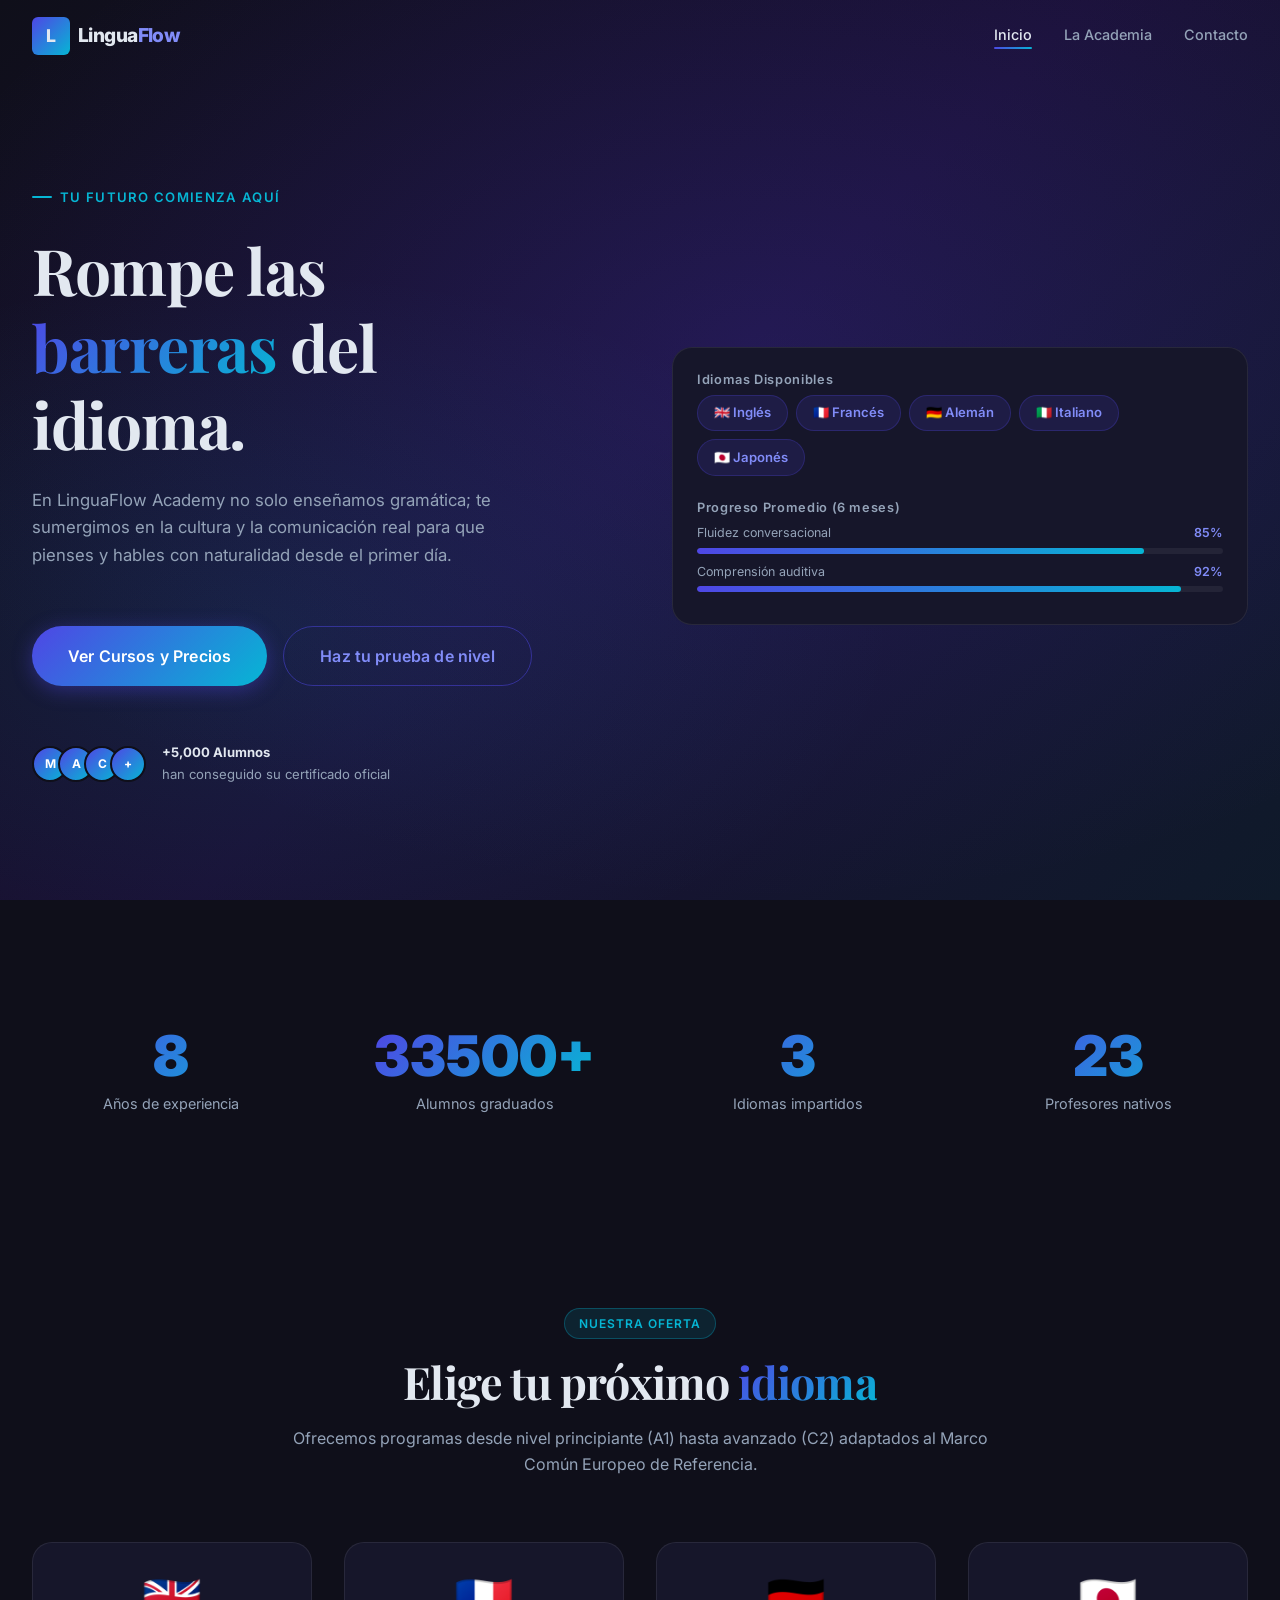
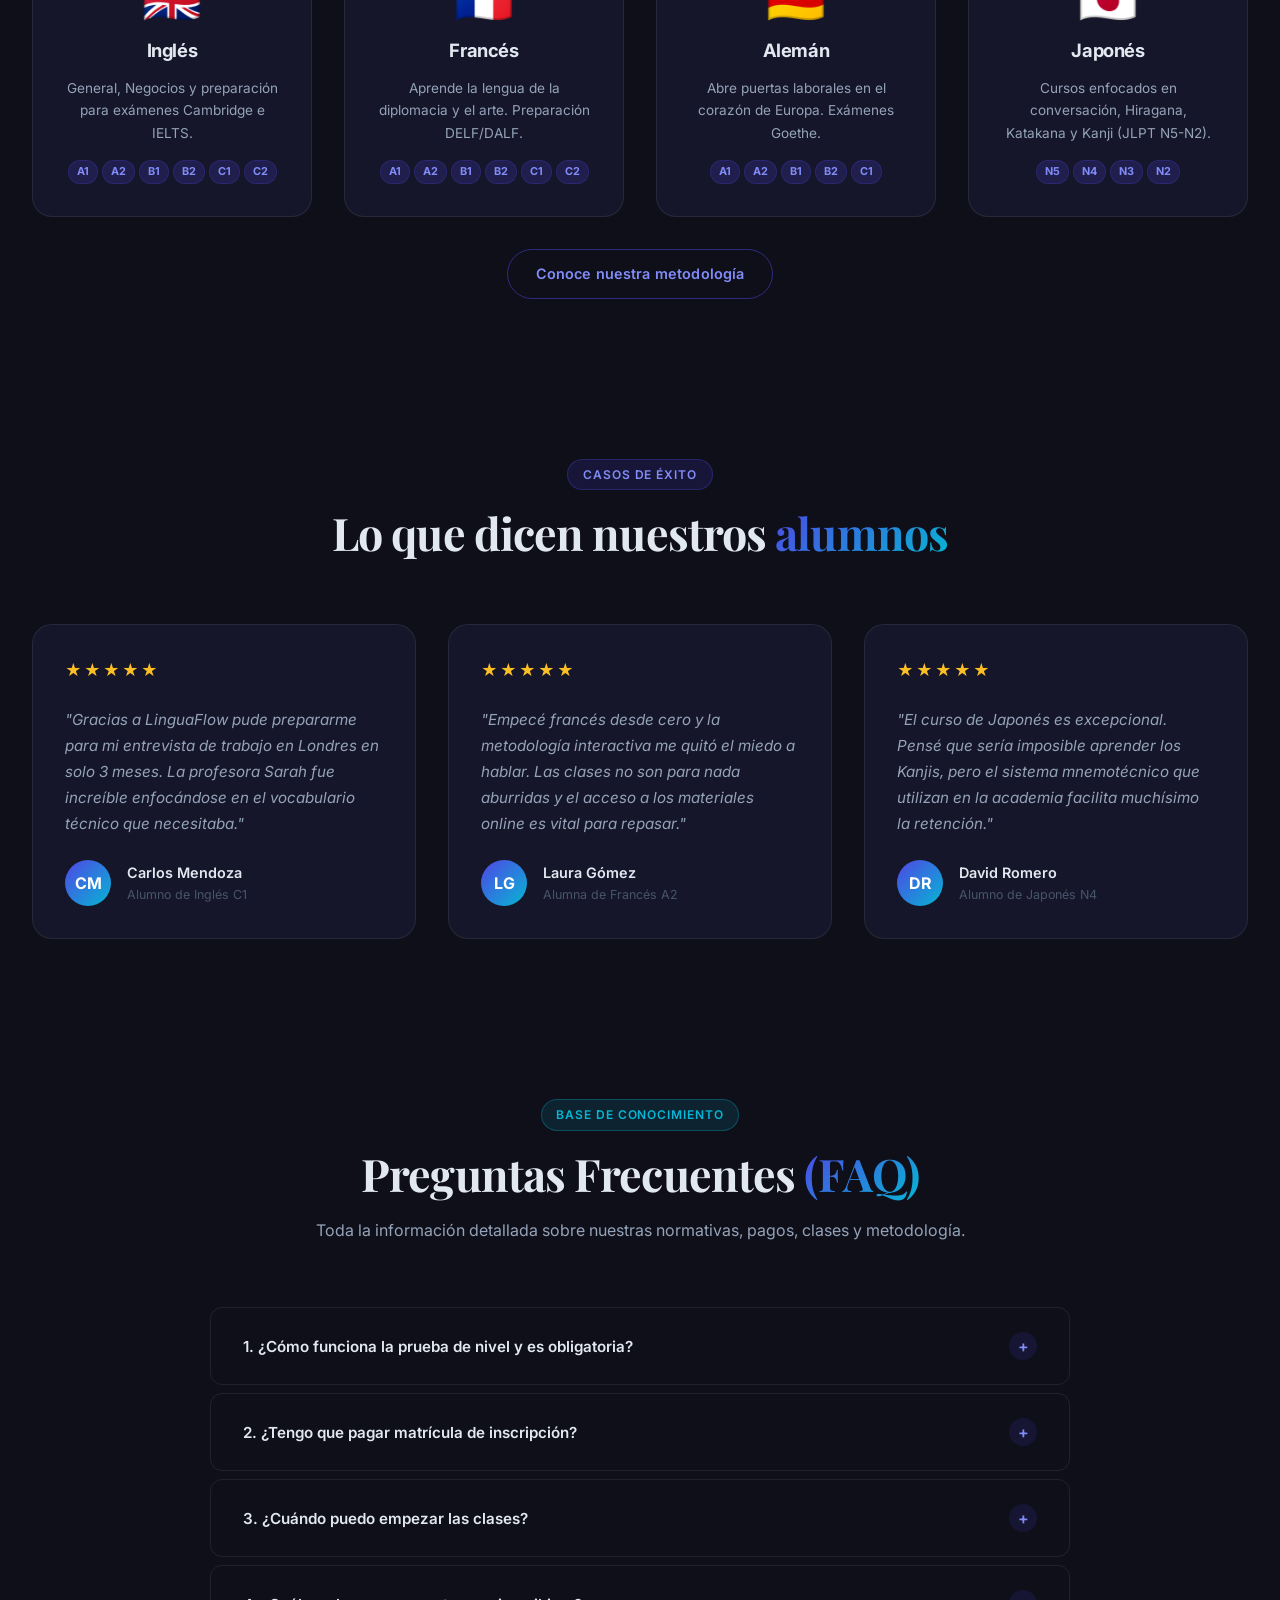
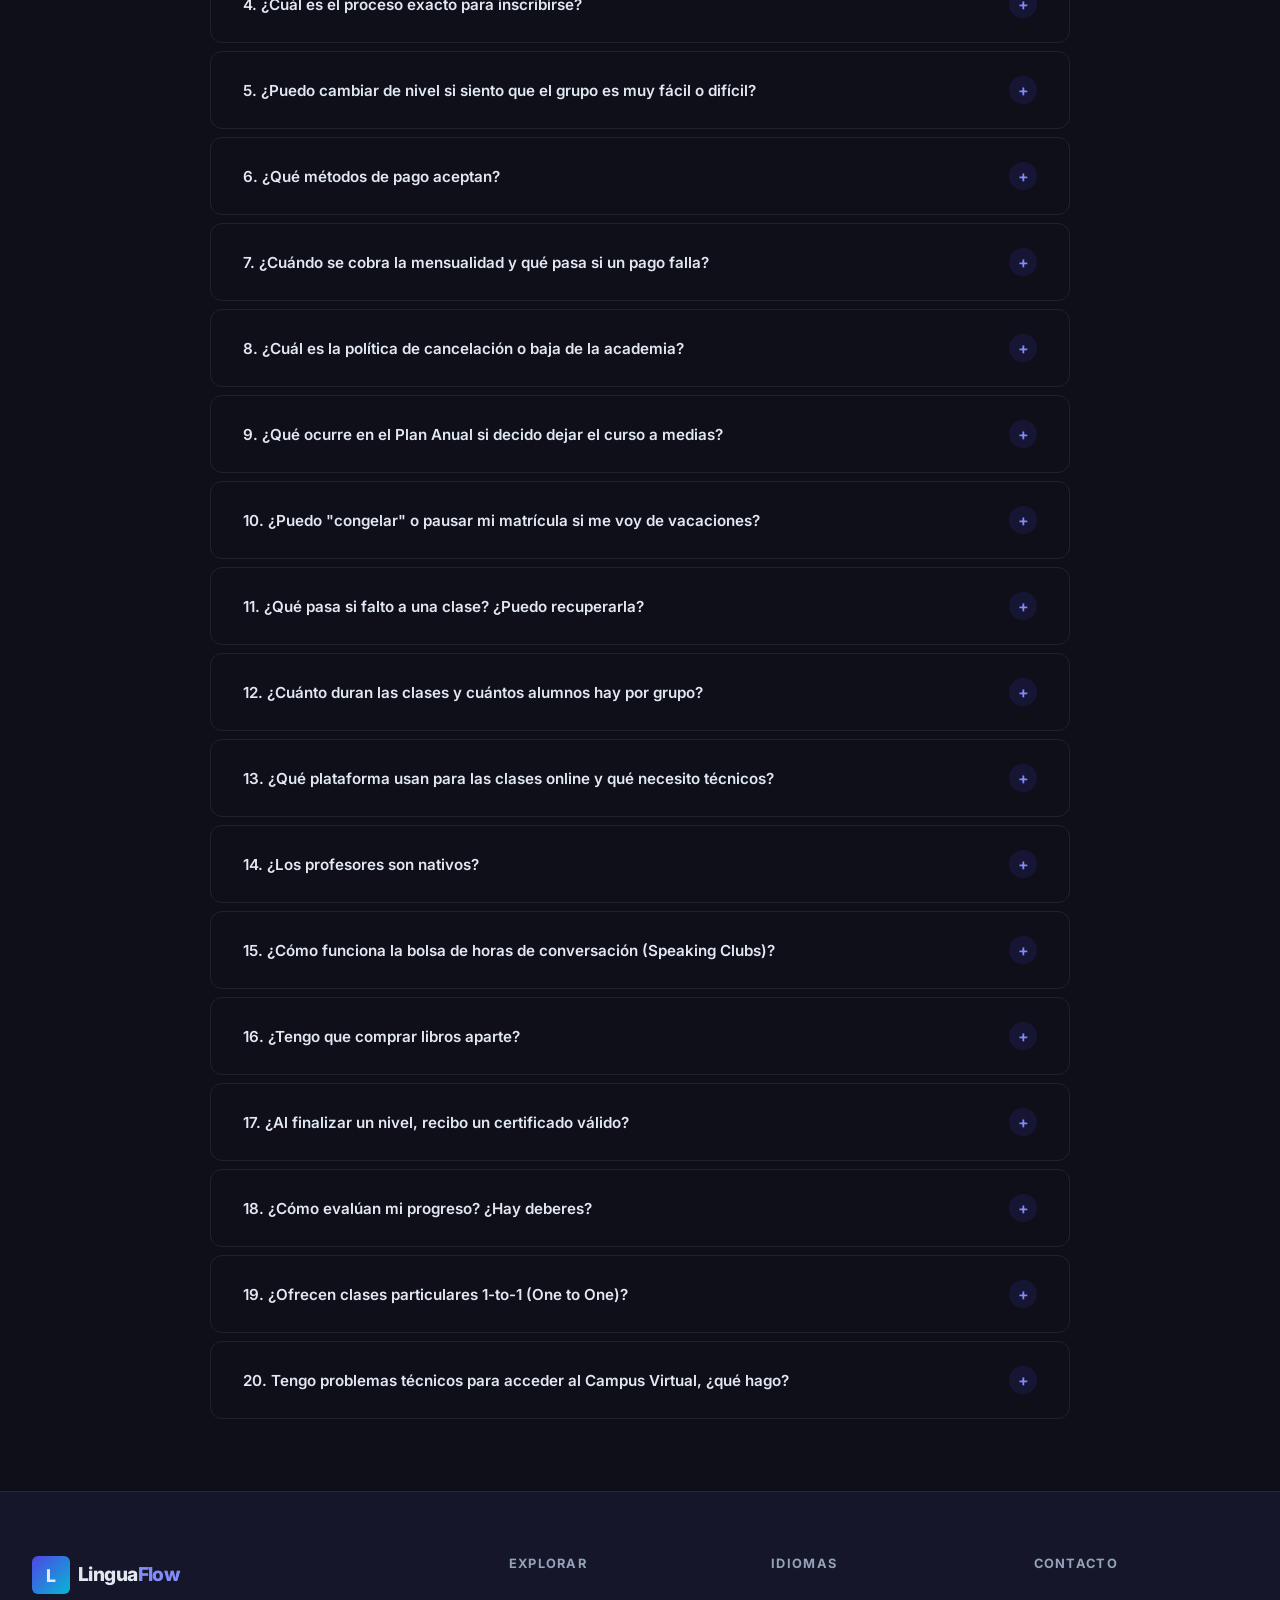
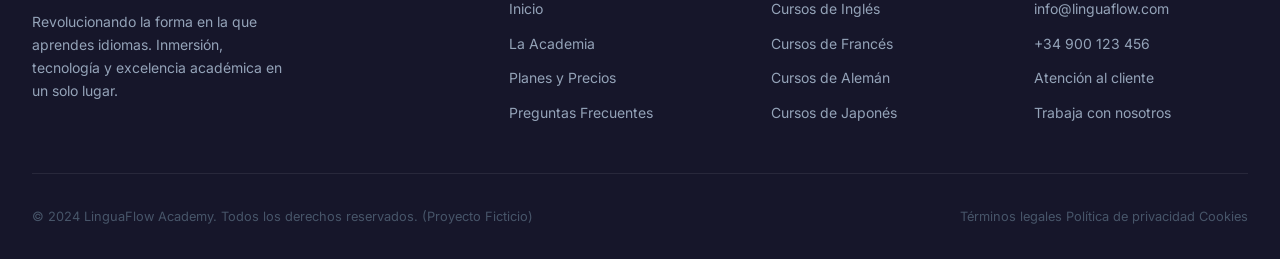
==== index.html @ cad29f1f "first commit" ====
<!DOCTYPE html>
<html lang="es">
<head>
  <meta charset="UTF-8">
  <meta name="viewport" content="width=device-width, initial-scale=1.0">
  <title>LinguaFlow Academy | Domina cualquier idioma con fluidez</title>
  <meta name="description" content="Aprende inglés, francés, alemán, italiano y japonés con la metodología inmersiva de LinguaFlow Academy. Profesores nativos, clases online y presenciales.">
  <link rel="stylesheet" href="css/main.css">
  <link rel="stylesheet" href="css/components.css">
</head>
<body>

  <!-- Progress Bar -->
  <div id="scroll-progress"></div>

  <!-- Header -->
  <header class="header">
    <div class="container header__inner">
      <a href="index.html" class="logo">
        <div class="logo__icon">L</div>
        <div class="logo__text">Lingua<span>Flow</span></div>
      </a>
      
      <nav class="nav">
        <a href="index.html" class="nav__link active">Inicio</a>
        <a href="views/academia.html" class="nav__link">La Academia</a>
        <a href="views/contacto.html" class="nav__link">Contacto</a>
      </nav>

      <button class="hamburger" aria-label="Abrir menú" aria-expanded="false">
        <span></span><span></span><span></span>
      </button>
    </div>
  </header>

  <!-- Mobile Nav -->
  <nav class="mobile-nav">
    <a href="index.html" class="nav__link active">Inicio</a>
    <a href="views/academia.html" class="nav__link">La Academia</a>
    <a href="views/contacto.html" class="nav__link">Contacto</a>
  </nav>

  <main>
    <!-- Hero Section -->
    <section class="hero">
      <div class="container hero__content">
        <div class="hero__text animate-fade-up">
          <span class="hero__pretitle">Tu futuro comienza aquí</span>
          <h1 class="display-font">Rompe las <span class="gradient-text">barreras</span> del idioma.</h1>
          <p class="hero__subtitle">En LinguaFlow Academy no solo enseñamos gramática; te sumergimos en la cultura y la comunicación real para que pienses y hables con naturalidad desde el primer día.</p>
          
          <div class="hero__actions mt-xl">
            <a href="views/academia.html" class="btn btn--primary btn--lg">Ver Cursos y Precios</a>
            <a href="views/contacto.html" class="btn btn--outline btn--lg">Haz tu prueba de nivel</a>
          </div>
          
          <div class="hero__trust mt-xl">
            <div class="hero__avatars">
              <span>M</span><span>A</span><span>C</span><span>+</span>
            </div>
            <div class="hero__trust-text">
              <strong>+5,000 Alumnos</strong>
              han conseguido su certificado oficial
            </div>
          </div>
        </div>
        
        <div class="hero__visual animate-fade-up animate-delay-2">
          <div class="hero__card">
            <h3 class="hero__card-title">Idiomas Disponibles</h3>
            <div class="hero__lang-chips mb-lg">
              <span class="lang-chip">🇬🇧 Inglés</span>
              <span class="lang-chip">🇫🇷 Francés</span>
              <span class="lang-chip">🇩🇪 Alemán</span>
              <span class="lang-chip">🇮🇹 Italiano</span>
              <span class="lang-chip">🇯🇵 Japonés</span>
            </div>
            
            <h3 class="hero__card-title">Progreso Promedio (6 meses)</h3>
            <div class="hero__progress-item">
              <div class="hero__progress-label"><span>Fluidez conversacional</span><span>85%</span></div>
              <div class="progress-bar"><div class="progress-fill" style="width: 85%;"></div></div>
            </div>
            <div class="hero__progress-item mt-sm">
              <div class="hero__progress-label"><span>Comprensión auditiva</span><span>92%</span></div>
              <div class="progress-bar"><div class="progress-fill" style="width: 92%;"></div></div>
            </div>
          </div>
        </div>
      </div>
    </section>

    <!-- Stats Section -->
    <section class="section">
      <div class="container">
        <div class="grid-4">
          <div class="stat-card">
            <div class="stat-card__number"><span data-target="12">0</span></div>
            <div class="stat-card__label">Años de experiencia</div>
          </div>
          <div class="stat-card">
            <div class="stat-card__number"><span data-target="5000">0</span><span data-target="0" data-suffix="+">+</span></div>
            <div class="stat-card__label">Alumnos graduados</div>
          </div>
          <div class="stat-card">
            <div class="stat-card__number"><span data-target="5">0</span></div>
            <div class="stat-card__label">Idiomas impartidos</div>
          </div>
          <div class="stat-card">
            <div class="stat-card__number"><span data-target="35">0</span></div>
            <div class="stat-card__label">Profesores nativos</div>
          </div>
        </div>
      </div>
    </section>

    <!-- Idiomas Resumen -->
    <section class="section section--sm">
      <div class="container">
        <div class="section-header">
          <span class="badge badge--accent">Nuestra Oferta</span>
          <h2 class="display-font">Elige tu próximo <span class="gradient-text">idioma</span></h2>
          <p>Ofrecemos programas desde nivel principiante (A1) hasta avanzado (C2) adaptados al Marco Común Europeo de Referencia.</p>
        </div>
        
        <div class="grid-auto">
          <div class="lang-card">
            <div class="lang-card__flag">🇬🇧</div>
            <h3 class="lang-card__name">Inglés</h3>
            <p class="lang-card__desc">General, Negocios y preparación para exámenes Cambridge e IELTS.</p>
            <div class="lang-card__levels">
              <span class="level-pill">A1</span><span class="level-pill">A2</span><span class="level-pill">B1</span>
              <span class="level-pill">B2</span><span class="level-pill">C1</span><span class="level-pill">C2</span>
            </div>
          </div>
          <div class="lang-card">
            <div class="lang-card__flag">🇫🇷</div>
            <h3 class="lang-card__name">Francés</h3>
            <p class="lang-card__desc">Aprende la lengua de la diplomacia y el arte. Preparación DELF/DALF.</p>
            <div class="lang-card__levels">
              <span class="level-pill">A1</span><span class="level-pill">A2</span><span class="level-pill">B1</span>
              <span class="level-pill">B2</span><span class="level-pill">C1</span><span class="level-pill">C2</span>
            </div>
          </div>
          <div class="lang-card">
            <div class="lang-card__flag">🇩🇪</div>
            <h3 class="lang-card__name">Alemán</h3>
            <p class="lang-card__desc">Abre puertas laborales en el corazón de Europa. Exámenes Goethe.</p>
            <div class="lang-card__levels">
              <span class="level-pill">A1</span><span class="level-pill">A2</span><span class="level-pill">B1</span>
              <span class="level-pill">B2</span><span class="level-pill">C1</span>
            </div>
          </div>
          <div class="lang-card">
            <div class="lang-card__flag">🇯🇵</div>
            <h3 class="lang-card__name">Japonés</h3>
            <p class="lang-card__desc">Cursos enfocados en conversación, Hiragana, Katakana y Kanji (JLPT N5-N2).</p>
            <div class="lang-card__levels">
              <span class="level-pill">N5</span><span class="level-pill">N4</span><span class="level-pill">N3</span><span class="level-pill">N2</span>
            </div>
          </div>
        </div>
        
        <div class="text-center mt-xl">
          <a href="views/academia.html" class="btn btn--outline">Conoce nuestra metodología</a>
        </div>
      </div>
    </section>

    <!-- Testimonios -->
    <section class="section">
      <div class="container">
        <div class="section-header">
          <span class="badge badge--primary">Casos de Éxito</span>
          <h2 class="display-font">Lo que dicen nuestros <span class="gradient-text">alumnos</span></h2>
        </div>
        
        <div class="grid-3">
          <div class="testimonial-card">
            <div class="testimonial-card__stars">★★★★★</div>
            <p class="testimonial-card__text">"Gracias a LinguaFlow pude prepararme para mi entrevista de trabajo en Londres en solo 3 meses. La profesora Sarah fue increíble enfocándose en el vocabulario técnico que necesitaba."</p>
            <div class="testimonial-card__author">
              <div class="testimonial-card__avatar">CM</div>
              <div>
                <div class="testimonial-card__name">Carlos Mendoza</div>
                <div class="testimonial-card__role">Alumno de Inglés C1</div>
              </div>
            </div>
          </div>
          <div class="testimonial-card">
            <div class="testimonial-card__stars">★★★★★</div>
            <p class="testimonial-card__text">"Empecé francés desde cero y la metodología interactiva me quitó el miedo a hablar. Las clases no son para nada aburridas y el acceso a los materiales online es vital para repasar."</p>
            <div class="testimonial-card__author">
              <div class="testimonial-card__avatar">LG</div>
              <div>
                <div class="testimonial-card__name">Laura Gómez</div>
                <div class="testimonial-card__role">Alumna de Francés A2</div>
              </div>
            </div>
          </div>
          <div class="testimonial-card">
            <div class="testimonial-card__stars">★★★★★</div>
            <p class="testimonial-card__text">"El curso de Japonés es excepcional. Pensé que sería imposible aprender los Kanjis, pero el sistema mnemotécnico que utilizan en la academia facilita muchísimo la retención."</p>
            <div class="testimonial-card__author">
              <div class="testimonial-card__avatar">DR</div>
              <div>
                <div class="testimonial-card__name">David Romero</div>
                <div class="testimonial-card__role">Alumno de Japonés N4</div>
              </div>
            </div>
          </div>
        </div>
      </div>
    </section>

    <!-- FAQ -->
    <section class="section section--sm bg-card" id="faq">
      <div class="container">
        <div class="section-header">
          <span class="badge badge--accent">Base de Conocimiento</span>
          <h2 class="display-font">Preguntas Frecuentes <span class="gradient-text">(FAQ)</span></h2>
          <p>Toda la información detallada sobre nuestras normativas, pagos, clases y metodología.</p>
        </div>
        
        <div class="faq-section">
          <!-- FAQ 1-5: Matrícula y Pruebas -->
          <div class="faq-item">
            <button class="faq-question" aria-expanded="false">
              1. ¿Cómo funciona la prueba de nivel y es obligatoria?
              <span class="faq-icon">+</span>
            </button>
            <div class="faq-answer">
              <p>La prueba de nivel es <strong>totalmente gratuita y obligatoria</strong> para todos los alumnos que ya tengan conocimientos previos del idioma (excepto si empiezas desde cero, nivel A1). Consta de un test tipo test online de 40 minutos (gramática y vocabulario) y una breve entrevista oral de 10 minutos por videollamada con un profesor nativo. Esto nos asegura asignarte al grupo exacto para maximizar tu aprendizaje.</p>
            </div>
          </div>

          <div class="faq-item">
            <button class="faq-question" aria-expanded="false">
              2. ¿Tengo que pagar matrícula de inscripción?
              <span class="faq-icon">+</span>
            </button>
            <div class="faq-answer">
              <p>Sí, existe una matrícula única de inscripción de 45€ al darte de alta por primera vez en LinguaFlow Academy. Sin embargo, si adquieres el plan Anual (Básico, Estándar o Premium), <strong>la matrícula te sale 100% gratis</strong>. Si te das de baja y vuelves a apuntarte pasados 6 meses, deberás volver a abonar la matrícula.</p>
            </div>
          </div>

          <div class="faq-item">
            <button class="faq-question" aria-expanded="false">
              3. ¿Cuándo puedo empezar las clases?
              <span class="faq-icon">+</span>
            </button>
            <div class="faq-answer">
              <p>Ofrecemos <strong>matrícula abierta todo el año</strong> (rolling admission). Puedes unirte a un grupo existente cualquier semana, siempre que haya plazas disponibles (máximo 8 alumnos por grupo). Si entras a mitad de mes, el primer pago se prorrateará según las clases restantes de ese mes.</p>
            </div>
          </div>

          <div class="faq-item">
            <button class="faq-question" aria-expanded="false">
              4. ¿Cuál es el proceso exacto para inscribirse?
              <span class="faq-icon">+</span>
            </button>
            <div class="faq-answer">
              <p>El proceso es: 1) Realizar la prueba de nivel (online). 2) Recibir nuestro correo con tu nivel y los horarios disponibles. 3) Elegir el grupo/horario. 4) Realizar el pago de la primera mensualidad y matrícula mediante tarjeta o domiciliación SEPA. 5) Recibirás al instante las credenciales del Campus Virtual.</p>
            </div>
          </div>

          <div class="faq-item">
            <button class="faq-question" aria-expanded="false">
              5. ¿Puedo cambiar de nivel si siento que el grupo es muy fácil o difícil?
              <span class="faq-icon">+</span>
            </button>
            <div class="faq-answer">
              <p>Sí, absolutamente. Durante las dos primeras semanas el profesor evaluará tu rendimiento. Si consideramos (o tú sientes) que el nivel no es el adecuado, te cambiaremos de grupo sin ningún coste adicional de forma inmediata, dependiendo de la disponibilidad de horarios.</p>
            </div>
          </div>

          <!-- FAQ 6-10: Pagos y Condiciones -->
          <div class="faq-item">
            <button class="faq-question" aria-expanded="false">
              6. ¿Qué métodos de pago aceptan?
              <span class="faq-icon">+</span>
            </button>
            <div class="faq-answer">
              <p>Aceptamos domiciliación bancaria (adeudo SEPA) para residentes en la UE, tarjetas de crédito/débito (Visa, Mastercard, Amex) gestionadas a través de Stripe, y PayPal. Para los planes anuales también se permite la transferencia bancaria directa.</p>
            </div>
          </div>

          <div class="faq-item">
            <button class="faq-question" aria-expanded="false">
              7. ¿Cuándo se cobra la mensualidad y qué pasa si un pago falla?
              <span class="faq-icon">+</span>
            </button>
            <div class="faq-answer">
              <p>Los pagos mensuales se cobran automáticamente entre el <strong>día 1 y 5 de cada mes</strong>. Si el pago falla, nuestro sistema intentará realizar el cobro 3 y 5 días después. Si al día 10 del mes el pago sigue pendiente, el acceso al Campus Virtual y a las clases en directo será suspendido temporalmente hasta su regularización.</p>
            </div>
          </div>

          <div class="faq-item">
            <button class="faq-question" aria-expanded="false">
              8. ¿Cuál es la política de cancelación o baja de la academia?
              <span class="faq-icon">+</span>
            </button>
            <div class="faq-answer">
              <p>No tenemos permanencia en los planes mensuales. Para darte de baja y que no se te cobre el mes siguiente, debes avisar enviando un email a coordinacion@linguaflow.com <strong>antes del día 25 del mes en curso</strong>. Si avisas después del día 25, se procesará el cobro del mes siguiente y tu baja será efectiva al mes posterior.</p>
            </div>
          </div>

          <div class="faq-item">
            <button class="faq-question" aria-expanded="false">
              9. ¿Qué ocurre en el Plan Anual si decido dejar el curso a medias?
              <span class="faq-icon">+</span>
            </button>
            <div class="faq-answer">
              <p>El Plan Anual incluye un descuento sustancial (2 meses gratis) y matrícula gratuita por el compromiso de un año. Si decides cancelar antes de los 12 meses, se recalculará el tiempo consumido basándose en el precio mensual sin descuento y se cobrará la matrícula inicial. Se te reembolsará la diferencia, si la hubiese.</p>
            </div>
          </div>

          <div class="faq-item">
            <button class="faq-question" aria-expanded="false">
              10. ¿Puedo "congelar" o pausar mi matrícula si me voy de vacaciones?
              <span class="faq-icon">+</span>
            </button>
            <div class="faq-answer">
              <p>Sí, ofrecemos la opción de "congelación de matrícula" (Freeze Plan) por una tarifa de mantenimiento de 15€/mes. Esto te permite ausentarte entre 1 y 3 meses conservando tu plaza en el grupo, tu acceso a los materiales grabados y evitando pagar la matrícula de 45€ a tu regreso.</p>
            </div>
          </div>

          <!-- FAQ 11-15: Metodología y Clases -->
          <div class="faq-item">
            <button class="faq-question" aria-expanded="false">
              11. ¿Qué pasa si falto a una clase? ¿Puedo recuperarla?
              <span class="faq-icon">+</span>
            </button>
            <div class="faq-answer">
              <p>En LinguaFlow todas las clases grupales online <strong>se graban y suben al Campus Virtual</strong> en menos de 24h, por lo que siempre podrás ver lo que te perdiste. Además, si tienes el plan Estándar o Premium, dispones de un sistema de "Bolsa de horas" que te permite recuperar hasta 2 clases al mes uniéndote a otro grupo de tu mismo nivel en un horario distinto.</p>
            </div>
          </div>

          <div class="faq-item">
            <button class="faq-question" aria-expanded="false">
              12. ¿Cuánto duran las clases y cuántos alumnos hay por grupo?
              <span class="faq-icon">+</span>
            </button>
            <div class="faq-answer">
              <p>Cada sesión dura exactamente <strong>55 minutos</strong> (5 minutos de cortesía para cambios de aula virtual). El máximo estricto es de <strong>8 alumnos por grupo</strong>. Esto garantiza que el profesor pueda corregir la pronunciación de cada estudiante y que el tiempo de habla (speaking time) por alumno sea altísimo.</p>
            </div>
          </div>

          <div class="faq-item">
            <button class="faq-question" aria-expanded="false">
              13. ¿Qué plataforma usan para las clases online y qué necesito técnicos?
              <span class="faq-icon">+</span>
            </button>
            <div class="faq-answer">
              <p>Utilizamos <strong>Zoom Premium</strong> integrado directamente en nuestro Campus Virtual. Necesitas un ordenador o tablet (no recomendamos móvil por el tamaño de pantalla para leer materiales), una conexión estable a internet (mínimo 10Mbps), webcam encendida de forma obligatoria y un micrófono o auriculares con micrófono (muy recomendado para evitar ecos).</p>
            </div>
          </div>

          <div class="faq-item">
            <button class="faq-question" aria-expanded="false">
              14. ¿Los profesores son nativos?
              <span class="faq-icon">+</span>
            </button>
            <div class="faq-answer">
              <p>El 90% de nuestros profesores son nativos y el 10% son bilingües certificados (C2). Todos, sin excepción, cuentan con certificaciones internacionales de enseñanza de idiomas (CELTA, TEFL, FLE, DaF, etc.) y un mínimo de 3 años de experiencia impartiendo clases online y presenciales.</p>
            </div>
          </div>

          <div class="faq-item">
            <button class="faq-question" aria-expanded="false">
              15. ¿Cómo funciona la bolsa de horas de conversación (Speaking Clubs)?
              <span class="faq-icon">+</span>
            </button>
            <div class="faq-answer">
              <p>Los Speaking Clubs son sesiones extra de 45 minutos enfocadas 100% en debate y conversación sin interrupciones gramaticales severas. Si tu plan los incluye (Estándar o Premium), recibirás tokens mensuales en tu Campus Virtual que puedes canjear para reservar tu plaza en el Speaking Club del tema que más te interese (viajes, negocios, cine, etc.).</p>
            </div>
          </div>

          <!-- FAQ 16-20: Materiales, Certificados y Soporte -->
          <div class="faq-item">
            <button class="faq-question" aria-expanded="false">
              16. ¿Tengo que comprar libros aparte?
              <span class="faq-icon">+</span>
            </button>
            <div class="faq-answer">
              <p><strong>No es obligatorio.</strong> La academia proporciona todo el material digital interactivo en formato PDF y ejercicios en la plataforma. Sin embargo, para niveles de preparación de exámenes oficiales (Cambridge, Goethe, DELF), el profesor recomendará un libro de texto oficial en formato físico para hacer simulacros de examen reales en papel.</p>
            </div>
          </div>

          <div class="faq-item">
            <button class="faq-question" aria-expanded="false">
              17. ¿Al finalizar un nivel, recibo un certificado válido?
              <span class="faq-icon">+</span>
            </button>
            <div class="faq-answer">
              <p>Al aprobar el examen final interno de LinguaFlow Academy, recibirás un certificado de aprovechamiento digital avalando que has superado los objetivos de ese nivel según el MCER. Ojo: este certificado es interno. Si necesitas un certificado oficial (ej. B2 First de Cambridge), debes presentarte al examen oficial; nosotros te preparamos específicamente para ello y gestionamos tu matrícula al examen si lo solicitas.</p>
            </div>
          </div>

          <div class="faq-item">
            <button class="faq-question" aria-expanded="false">
              18. ¿Cómo evalúan mi progreso? ¿Hay deberes?
              <span class="faq-icon">+</span>
            </button>
            <div class="faq-answer">
              <p>Realizamos evaluaciones continuas. Cada 4 semanas hay un mini-test (Progress Check) que no afecta a la nota final pero sirve para ver áreas de mejora. Sí, mandamos deberes (Homework) que suponen aproximadamente 1.5 horas de trabajo autónomo a la semana a través de ejercicios interactivos auto-corregibles en el Campus Virtual y redacciones (writing) que corrige el profesor.</p>
            </div>
          </div>

          <div class="faq-item">
            <button class="faq-question" aria-expanded="false">
              19. ¿Ofrecen clases particulares 1-to-1 (One to One)?
              <span class="faq-icon">+</span>
            </button>
            <div class="faq-answer">
              <p>Sí. Nuestro Plan Premium incluye 1 o 2 sesiones particulares al mes. Además, cualquier alumno puede contratar Bonos de Clases Particulares sueltas (packs de 5, 10 o 20 horas) que ofrecen flexibilidad total de horario y un temario 100% personalizado (ej. preparar una presentación en inglés para el trabajo de mañana).</p>
            </div>
          </div>

          <div class="faq-item">
            <button class="faq-question" aria-expanded="false">
              20. Tengo problemas técnicos para acceder al Campus Virtual, ¿qué hago?
              <span class="faq-icon">+</span>
            </button>
            <div class="faq-answer">
              <p>Disponemos de soporte técnico online dedicado. Si no puedes acceder, puedes escribir en nuestro chat en vivo de la web (horario: L-V de 09:00 a 21:00) o enviar un correo a soporte@linguaflow.com (respuesta en menos de 2h). En caso de urgencia a la hora de entrar a una clase, puedes llamar al teléfono de coordinación (+34 900 123 456).</p>
            </div>
          </div>

        </div>
      </div>
    </section>
  </main>

  <!-- Footer -->
  <footer class="footer">
    <div class="container">
      <div class="footer__grid">
        <div class="footer__brand">
          <a href="index.html" class="logo">
            <div class="logo__icon">L</div>
            <div class="logo__text">Lingua<span>Flow</span></div>
          </a>
          <p>Revolucionando la forma en la que aprendes idiomas. Inmersión, tecnología y excelencia académica en un solo lugar.</p>
        </div>
        <div class="footer__col">
          <h4>Explorar</h4>
          <ul>
            <li><a href="index.html">Inicio</a></li>
            <li><a href="views/academia.html">La Academia</a></li>
            <li><a href="views/academia.html#pricing">Planes y Precios</a></li>
            <li><a href="index.html#faq">Preguntas Frecuentes</a></li>
          </ul>
        </div>
        <div class="footer__col">
          <h4>Idiomas</h4>
          <ul>
            <li><a href="views/academia.html">Cursos de Inglés</a></li>
            <li><a href="views/academia.html">Cursos de Francés</a></li>
            <li><a href="views/academia.html">Cursos de Alemán</a></li>
            <li><a href="views/academia.html">Cursos de Japonés</a></li>
          </ul>
        </div>
        <div class="footer__col">
          <h4>Contacto</h4>
          <ul>
            <li><a href="mailto:info@linguaflow.com">info@linguaflow.com</a></li>
            <li><a href="tel:+34900123456">+34 900 123 456</a></li>
            <li><a href="views/contacto.html">Atención al cliente</a></li>
            <li><a href="views/contacto.html">Trabaja con nosotros</a></li>
          </ul>
        </div>
      </div>
      <div class="footer__bottom">
        <div>&copy; 2024 LinguaFlow Academy. Todos los derechos reservados. (Proyecto Ficticio)</div>
        <div class="flex gap-md">
          <a href="#">Términos legales</a>
          <a href="#">Política de privacidad</a>
          <a href="#">Cookies</a>
        </div>
      </div>
    </div>
  </footer>

  <script src="js/main.js"></script>
</body>
</html>
---- css/main.css ----
@import url('https://fonts.googleapis.com/css2?family=Inter:wght@300;400;500;600;700;800;900&family=Playfair+Display:ital,wght@0,700;0,800;1,700&display=swap');

/* ── Variables ─────────────────────────────────────────── */
:root {
  --color-primary: #4f46e5;
  --color-primary-dark: #3730a3;
  --color-primary-light: #818cf8;
  --color-accent: #06b6d4;
  --color-accent-dark: #0891b2;
  --color-bg: #0f0f1a;
  --color-bg-card: #16162a;
  --color-bg-elevated: #1e1e35;
  --color-border: rgba(255, 255, 255, 0.08);
  --color-text: #e2e8f0;
  --color-text-muted: #94a3b8;
  --color-text-faint: #475569;
  --color-success: #10b981;
  --color-error: #f43f5e;
  --gradient-hero: linear-gradient(135deg, #0f0f1a 0%, #1a1035 50%, #0f1a2a 100%);
  --gradient-primary: linear-gradient(135deg, var(--color-primary), var(--color-accent));
  --gradient-card: linear-gradient(145deg, rgba(79, 70, 229, 0.08), rgba(6, 182, 212, 0.04));
  --font-sans: 'Inter', system-ui, sans-serif;
  --font-display: 'Playfair Display', Georgia, serif;
  --space-xs: 0.25rem;
  --space-sm: 0.5rem;
  --space-md: 1rem;
  --space-lg: 1.5rem;
  --space-xl: 2rem;
  --space-2xl: 3rem;
  --space-3xl: 4rem;
  --space-4xl: 6rem;
  --radius-sm: 6px;
  --radius-md: 12px;
  --radius-lg: 20px;
  --radius-xl: 32px;
  --radius-full: 9999px;
  --shadow-sm: 0 2px 8px rgba(0, 0, 0, .3);
  --shadow-md: 0 4px 24px rgba(0, 0, 0, .4);
  --shadow-lg: 0 8px 48px rgba(0, 0, 0, .5);
  --transition-fast: 0.15s ease;
  --transition-base: 0.25s ease;
  --transition-slow: 0.4s ease;
  --max-width: 1280px;
  --header-h: 72px;
}

*,
*::before,
*::after {
  box-sizing: border-box;
  margin: 0;
  padding: 0;
}

html {
  scroll-behavior: smooth;
  font-size: 16px;
}

body {
  font-family: var(--font-sans);
  background-color: var(--color-bg);
  color: var(--color-text);
  line-height: 1.65;
  -webkit-font-smoothing: antialiased;
  overflow-x: hidden;
}

img {
  display: block;
  max-width: 100%;
}

a {
  color: inherit;
  text-decoration: none;
}

ul,
ol {
  list-style: none;
}

button {
  cursor: pointer;
  font-family: inherit;
}

input,
textarea,
select {
  font-family: inherit;
}

h1,
h2,
h3,
h4,
h5,
h6 {
  line-height: 1.2;
  font-weight: 700;
  letter-spacing: -0.02em;
}

h1 {
  font-size: clamp(2.4rem, 5vw, 4rem);
}

h2 {
  font-size: clamp(1.8rem, 3.5vw, 2.8rem);
}

h3 {
  font-size: clamp(1.15rem, 2vw, 1.5rem);
}

h4 {
  font-size: 1.1rem;
}

p {
  color: var(--color-text-muted);
  max-width: 70ch;
}

.display-font {
  font-family: var(--font-display);
}

/* Layout */
.container {
  width: 100%;
  max-width: var(--max-width);
  margin-inline: auto;
  padding-inline: clamp(1rem, 4vw, 2rem);
}

.section {
  padding-block: var(--space-4xl);
}

.section--sm {
  padding-block: var(--space-3xl);
}

.grid-2 {
  display: grid;
  grid-template-columns: repeat(2, 1fr);
  gap: var(--space-xl);
}

.grid-3 {
  display: grid;
  grid-template-columns: repeat(3, 1fr);
  gap: var(--space-xl);
}

.grid-4 {
  display: grid;
  grid-template-columns: repeat(4, 1fr);
  gap: var(--space-xl);
}

.grid-auto {
  display: grid;
  grid-template-columns: repeat(auto-fit, minmax(280px, 1fr));
  gap: var(--space-xl);
}

.flex-center {
  display: flex;
  align-items: center;
  justify-content: center;
}

.flex-between {
  display: flex;
  align-items: center;
  justify-content: space-between;
}

.text-center {
  text-align: center;
}

.sr-only {
  position: absolute;
  width: 1px;
  height: 1px;
  overflow: hidden;
  clip: rect(0, 0, 0, 0);
}

/* Badge */
.badge {
  display: inline-flex;
  align-items: center;
  gap: var(--space-xs);
  padding: 0.3rem 0.9rem;
  border-radius: var(--radius-full);
  font-size: 0.75rem;
  font-weight: 600;
  letter-spacing: 0.08em;
  text-transform: uppercase;
  border: 1px solid;
}

.badge--primary {
  background: rgba(79, 70, 229, .15);
  color: var(--color-primary-light);
  border-color: rgba(79, 70, 229, .3);
}

.badge--accent {
  background: rgba(6, 182, 212, .12);
  color: var(--color-accent);
  border-color: rgba(6, 182, 212, .3);
}

/* Section header */
.section-header {
  text-align: center;
  margin-bottom: var(--space-3xl);
}

.section-header .badge {
  margin-bottom: var(--space-md);
}

.section-header h2 {
  margin-bottom: var(--space-md);
}

.section-header p {
  margin-inline: auto;
}

.gradient-text {
  background: var(--gradient-primary);
  -webkit-background-clip: text;
  -webkit-text-fill-color: transparent;
  background-clip: text;
}

.divider {
  width: 60px;
  height: 3px;
  background: var(--gradient-primary);
  border-radius: var(--radius-full);
  margin: var(--space-lg) auto;
}

/* Header */
.header {
  position: fixed;
  top: 0;
  left: 0;
  right: 0;
  height: var(--header-h);
  z-index: 100;
  transition: background var(--transition-base), box-shadow var(--transition-base);
}

.header.scrolled {
  background: rgba(15, 15, 26, .9);
  backdrop-filter: blur(20px);
  -webkit-backdrop-filter: blur(20px);
  box-shadow: 0 1px 0 var(--color-border);
}

.header__inner {
  height: 100%;
  display: flex;
  align-items: center;
  justify-content: space-between;
  gap: var(--space-xl);
}

.logo {
  display: flex;
  align-items: center;
  gap: var(--space-sm);
  font-weight: 800;
  font-size: 1.2rem;
  letter-spacing: -0.03em;
  white-space: nowrap;
}

.logo__icon {
  width: 38px;
  height: 38px;
  border-radius: var(--radius-sm);
  background: var(--gradient-primary);
  display: flex;
  align-items: center;
  justify-content: center;
  font-size: 1.1rem;
  flex-shrink: 0;
}

.logo__text span {
  color: var(--color-primary-light);
}

.nav {
  display: flex;
  align-items: center;
  gap: var(--space-xl);
}

.nav__link {
  font-size: .9rem;
  font-weight: 500;
  color: var(--color-text-muted);
  position: relative;
  padding-bottom: 2px;
  transition: color var(--transition-fast);
}

.nav__link::after {
  content: '';
  position: absolute;
  bottom: 0;
  left: 0;
  width: 0;
  height: 2px;
  background: var(--gradient-primary);
  border-radius: var(--radius-full);
  transition: width var(--transition-base);
}

.nav__link:hover,
.nav__link.active {
  color: var(--color-text);
}

.nav__link:hover::after,
.nav__link.active::after {
  width: 100%;
}

.hamburger {
  display: none;
  flex-direction: column;
  gap: 5px;
  background: none;
  border: none;
  padding: var(--space-sm);
}

.hamburger span {
  width: 24px;
  height: 2px;
  background: var(--color-text);
  border-radius: var(--radius-full);
  transition: transform var(--transition-base), opacity var(--transition-base);
}

.hamburger.open span:nth-child(1) {
  transform: translateY(7px) rotate(45deg);
}

.hamburger.open span:nth-child(2) {
  opacity: 0;
}

.hamburger.open span:nth-child(3) {
  transform: translateY(-7px) rotate(-45deg);
}

.mobile-nav {
  position: fixed;
  top: var(--header-h);
  left: 0;
  right: 0;
  background: rgba(15, 15, 26, .97);
  backdrop-filter: blur(20px);
  padding: var(--space-xl);
  display: flex;
  flex-direction: column;
  gap: var(--space-lg);
  z-index: 99;
  transform: translateY(-20px);
  opacity: 0;
  visibility: hidden;
  pointer-events: none;
  transition: transform var(--transition-slow), opacity var(--transition-slow), visibility var(--transition-slow);
  border-bottom: 1px solid var(--color-border);
}

.mobile-nav.open {
  transform: translateY(0);
  opacity: 1;
  visibility: visible;
  pointer-events: auto;
}

.mobile-nav .nav__link {
  font-size: 1.1rem;
}

/* Footer */
.footer {
  background: var(--color-bg-card);
  border-top: 1px solid var(--color-border);
  padding-block: var(--space-3xl) var(--space-xl);
}

.footer__grid {
  display: grid;
  grid-template-columns: 2fr 1fr 1fr 1fr;
  gap: var(--space-2xl);
  margin-bottom: var(--space-2xl);
}

.footer__brand p {
  font-size: .875rem;
  margin-top: var(--space-md);
  max-width: 28ch;
}

.footer__col h4 {
  font-size: .8rem;
  font-weight: 700;
  letter-spacing: .1em;
  text-transform: uppercase;
  color: var(--color-text-muted);
  margin-bottom: var(--space-lg);
}

.footer__col ul {
  display: flex;
  flex-direction: column;
  gap: var(--space-sm);
}

.footer__col a {
  font-size: .875rem;
  color: var(--color-text-muted);
  transition: color var(--transition-fast);
}

.footer__col a:hover {
  color: var(--color-primary-light);
}

.footer__bottom {
  display: flex;
  align-items: center;
  justify-content: space-between;
  padding-top: var(--space-xl);
  border-top: 1px solid var(--color-border);
  font-size: .8rem;
  color: var(--color-text-faint);
  flex-wrap: wrap;
  gap: var(--space-md);
}

/* Page hero (inner pages) */
.page-hero {
  padding-top: calc(var(--header-h) + var(--space-4xl));
  padding-bottom: var(--space-4xl);
  background: var(--gradient-hero);
  position: relative;
  overflow: hidden;
}

.page-hero::before {
  content: '';
  position: absolute;
  inset: 0;
  background: radial-gradient(ellipse 60% 50% at 50% 0%, rgba(79, 70, 229, .2), transparent);
  pointer-events: none;
}

.page-hero .container {
  position: relative;
  z-index: 1;
}

/* Scroll progress */
#scroll-progress {
  position: fixed;
  top: 0;
  left: 0;
  height: 3px;
  width: 0%;
  background: var(--gradient-primary);
  z-index: 200;
  transition: width .1s linear;
}

/* Orbs */
.orb {
  position: absolute;
  border-radius: 50%;
  filter: blur(80px);
  pointer-events: none;
  opacity: .5;
}

.orb--1 {
  width: 500px;
  height: 500px;
  background: rgba(79, 70, 229, .25);
  top: -200px;
  right: -100px;
}

.orb--2 {
  width: 400px;
  height: 400px;
  background: rgba(6, 182, 212, .15);
  bottom: -100px;
  left: -100px;
}

/* Animations */
@keyframes fadeInUp {
  from {
    opacity: 0;
    transform: translateY(30px)
  }

  to {
    opacity: 1;
    transform: translateY(0)
  }
}

@keyframes float {

  0%,
  100% {
    transform: translateY(0)
  }

  50% {
    transform: translateY(-12px)
  }
}

.animate-fade-up {
  animation: fadeInUp .6s ease both;
}

.animate-delay-1 {
  animation-delay: .1s;
}

.animate-delay-2 {
  animation-delay: .2s;
}

.animate-delay-3 {
  animation-delay: .3s;
}

.animate-delay-4 {
  animation-delay: .4s;
}

/* Utilities */
.text-primary {
  color: var(--color-primary-light);
}

.text-accent {
  color: var(--color-accent);
}

.text-muted {
  color: var(--color-text-muted);
}

.text-success {
  color: var(--color-success);
}

.mb-sm {
  margin-bottom: var(--space-sm);
}

.mb-md {
  margin-bottom: var(--space-md);
}

.mb-lg {
  margin-bottom: var(--space-lg);
}

.mb-xl {
  margin-bottom: var(--space-xl);
}

.mt-xl {
  margin-top: var(--space-xl);
}

/* Responsive */
@media (max-width:1024px) {
  .grid-4 {
    grid-template-columns: repeat(2, 1fr);
  }

  .footer__grid {
    grid-template-columns: 1fr 1fr;
  }
}

@media (max-width:768px) {
  :root {
    --space-4xl: 4rem;
  }

  .nav {
    display: none;
  }

  .hamburger {
    display: flex;
  }

  .grid-2,
  .grid-3 {
    grid-template-columns: 1fr;
  }

  .footer__grid {
    grid-template-columns: 1fr;
  }

  .footer__bottom {
    flex-direction: column;
    text-align: center;
  }
}

@media (max-width:480px) {
  .grid-4 {
    grid-template-columns: 1fr;
  }
}
---- css/components.css ----
/* =========================================================
   LinguaFlow Academy — components.css
   Botones, tarjetas, tablas, formularios, FAQ
   ========================================================= */

/* ── Botones ─────────────────────────────────────────────── */
.btn {
  display: inline-flex;
  align-items: center;
  justify-content: center;
  gap: 0.5rem;
  padding: 0.75rem 1.75rem;
  border-radius: var(--radius-full);
  font-size: 0.9rem;
  font-weight: 600;
  letter-spacing: 0.01em;
  border: none;
  transition: all var(--transition-base);
  white-space: nowrap;
}
.btn--primary {
  background: var(--gradient-primary);
  color: #fff;
  box-shadow: 0 4px 20px rgba(79,70,229,.4);
}
.btn--primary:hover {
  transform: translateY(-2px);
  box-shadow: 0 8px 30px rgba(79,70,229,.55);
}
.btn--outline {
  background: transparent;
  color: var(--color-primary-light);
  border: 1.5px solid rgba(79,70,229,.5);
}
.btn--outline:hover {
  background: rgba(79,70,229,.1);
  border-color: var(--color-primary-light);
}
.btn--ghost {
  background: rgba(255,255,255,.06);
  color: var(--color-text-muted);
  border: 1.5px solid var(--color-border);
}
.btn--ghost:hover {
  background: rgba(255,255,255,.1);
  color: var(--color-text);
}
.btn--lg { padding: 1rem 2.25rem; font-size: 1rem; }
.btn--sm { padding: 0.5rem 1.2rem; font-size: 0.82rem; }

/* ── Tarjeta base ────────────────────────────────────────── */
.card {
  background: var(--color-bg-card);
  border: 1px solid var(--color-border);
  border-radius: var(--radius-lg);
  padding: var(--space-xl);
  transition: transform var(--transition-base), border-color var(--transition-base), box-shadow var(--transition-base);
}
.card:hover {
  transform: translateY(-4px);
  border-color: rgba(79,70,229,.35);
  box-shadow: 0 12px 40px rgba(79,70,229,.15);
}
.card--gradient {
  background: linear-gradient(145deg, rgba(79,70,229,.1), rgba(6,182,212,.06));
}
.card--feature {
  background: var(--color-bg-card);
  border: 1px solid var(--color-border);
  border-radius: var(--radius-lg);
  padding: var(--space-xl);
  display: flex;
  flex-direction: column;
  gap: var(--space-md);
}
.card--feature:hover {
  border-color: rgba(79,70,229,.4);
  box-shadow: 0 8px 32px rgba(79,70,229,.12);
}

/* ── Ícono de característica ─────────────────────────────── */
.feature-icon {
  width: 52px;
  height: 52px;
  border-radius: var(--radius-md);
  background: rgba(79,70,229,.15);
  display: flex;
  align-items: center;
  justify-content: center;
  font-size: 1.4rem;
  flex-shrink: 0;
}
.feature-icon--accent { background: rgba(6,182,212,.12); }

/* ── Tarjeta de idioma ───────────────────────────────────── */
.lang-card {
  background: var(--color-bg-card);
  border: 1px solid var(--color-border);
  border-radius: var(--radius-lg);
  padding: var(--space-xl);
  text-align: center;
  display: flex;
  flex-direction: column;
  align-items: center;
  gap: var(--space-md);
  transition: all var(--transition-base);
  cursor: default;
}
.lang-card:hover {
  transform: translateY(-6px);
  border-color: rgba(79,70,229,.4);
  box-shadow: 0 16px 48px rgba(79,70,229,.18);
}
.lang-card__flag {
  font-size: 3rem;
  line-height: 1;
}
.lang-card__name {
  font-size: 1.15rem;
  font-weight: 700;
}
.lang-card__levels {
  display: flex;
  gap: 4px;
  flex-wrap: wrap;
  justify-content: center;
}
.level-pill {
  padding: 2px 8px;
  border-radius: var(--radius-full);
  font-size: 0.68rem;
  font-weight: 700;
  background: rgba(79,70,229,.18);
  color: var(--color-primary-light);
  border: 1px solid rgba(79,70,229,.25);
}
.lang-card__desc { font-size: 0.85rem; color: var(--color-text-muted); margin: 0; }

/* ── Tarjeta de estadística ──────────────────────────────── */
.stat-card {
  text-align: center;
  padding: var(--space-xl);
}
.stat-card__number {
  font-size: clamp(2.2rem, 5vw, 3.5rem);
  font-weight: 900;
  line-height: 1;
  background: var(--gradient-primary);
  -webkit-background-clip: text;
  -webkit-text-fill-color: transparent;
  background-clip: text;
}
.stat-card__label {
  font-size: 0.9rem;
  color: var(--color-text-muted);
  margin-top: var(--space-sm);
}

/* ── Tarjeta de testimonio ───────────────────────────────── */
.testimonial-card {
  background: var(--color-bg-card);
  border: 1px solid var(--color-border);
  border-radius: var(--radius-lg);
  padding: var(--space-xl);
  display: flex;
  flex-direction: column;
  gap: var(--space-lg);
}
.testimonial-card__stars { color: #fbbf24; font-size: 1rem; letter-spacing: 2px; }
.testimonial-card__text {
  font-size: 0.95rem;
  color: var(--color-text-muted);
  font-style: italic;
  line-height: 1.7;
  margin: 0;
  max-width: none;
}
.testimonial-card__author { display: flex; align-items: center; gap: var(--space-md); margin-top: auto; }
.testimonial-card__avatar {
  width: 46px;
  height: 46px;
  border-radius: 50%;
  background: var(--gradient-primary);
  display: flex;
  align-items: center;
  justify-content: center;
  font-weight: 700;
  font-size: 1rem;
  color: #fff;
  flex-shrink: 0;
}
.testimonial-card__name { font-weight: 600; font-size: 0.9rem; }
.testimonial-card__role { font-size: 0.78rem; color: var(--color-text-faint); }

/* ── Tarjeta de profesor ─────────────────────────────────── */
.teacher-card {
  background: var(--color-bg-card);
  border: 1px solid var(--color-border);
  border-radius: var(--radius-lg);
  padding: var(--space-xl);
  display: flex;
  flex-direction: column;
  gap: var(--space-md);
  transition: all var(--transition-base);
}
.teacher-card:hover {
  transform: translateY(-4px);
  border-color: rgba(6,182,212,.35);
  box-shadow: 0 12px 36px rgba(6,182,212,.12);
}
.teacher-card__avatar {
  width: 72px;
  height: 72px;
  border-radius: 50%;
  display: flex;
  align-items: center;
  justify-content: center;
  font-size: 1.8rem;
  background: linear-gradient(135deg, var(--color-bg-elevated), var(--color-bg-card));
  border: 2px solid var(--color-border);
  flex-shrink: 0;
}
.teacher-card__lang {
  display: inline-block;
  padding: 3px 10px;
  border-radius: var(--radius-full);
  font-size: 0.72rem;
  font-weight: 700;
  background: rgba(6,182,212,.12);
  color: var(--color-accent);
  border: 1px solid rgba(6,182,212,.25);
}
.teacher-card__name { font-size: 1.1rem; font-weight: 700; }
.teacher-card__formation { font-size: 0.82rem; color: var(--color-text-muted); margin: 0; }
.teacher-card__quote {
  font-size: 0.85rem;
  font-style: italic;
  color: var(--color-text-faint);
  border-left: 3px solid rgba(79,70,229,.4);
  padding-left: var(--space-md);
  margin: 0;
  max-width: none;
}

/* ── Tabla de precios ────────────────────────────────────── */
.pricing-grid {
  display: grid;
  grid-template-columns: repeat(3, 1fr);
  gap: var(--space-xl);
  align-items: start;
}
.pricing-card {
  background: var(--color-bg-card);
  border: 1px solid var(--color-border);
  border-radius: var(--radius-lg);
  padding: var(--space-xl);
  display: flex;
  flex-direction: column;
  gap: var(--space-lg);
  transition: all var(--transition-base);
}
.pricing-card:hover { transform: translateY(-4px); box-shadow: var(--shadow-lg); }
.pricing-card--featured {
  border-color: rgba(79,70,229,.5);
  background: linear-gradient(145deg, rgba(79,70,229,.12), rgba(6,182,212,.06));
  position: relative;
}
.pricing-card__badge {
  position: absolute;
  top: -12px;
  left: 50%;
  transform: translateX(-50%);
  background: var(--gradient-primary);
  color: #fff;
  font-size: 0.72rem;
  font-weight: 700;
  padding: 4px 14px;
  border-radius: var(--radius-full);
  letter-spacing: 0.06em;
  white-space: nowrap;
}
.pricing-card__name { font-size: 1rem; font-weight: 700; color: var(--color-text-muted); }
.pricing-card__price { line-height: 1; }
.pricing-card__amount {
  font-size: 2.8rem;
  font-weight: 900;
  line-height: 1;
  background: var(--gradient-primary);
  -webkit-background-clip: text;
  -webkit-text-fill-color: transparent;
  background-clip: text;
}
.pricing-card__period { font-size: 0.82rem; color: var(--color-text-faint); }
.pricing-card__annual { font-size: 0.78rem; color: var(--color-success); margin-top: var(--space-xs); }
.pricing-card__desc { font-size: 0.85rem; color: var(--color-text-muted); margin: 0; }
.pricing-card__features { display: flex; flex-direction: column; gap: var(--space-sm); }
.pricing-feature {
  display: flex;
  align-items: flex-start;
  gap: var(--space-sm);
  font-size: 0.875rem;
  color: var(--color-text-muted);
}
.pricing-feature .check { color: var(--color-success); font-size: 1rem; flex-shrink: 0; }
.pricing-feature .cross { color: var(--color-text-faint); font-size: 1rem; flex-shrink: 0; }

/* ── Tabla comparativa de precios ────────────────────────── */
.price-table {
  width: 100%;
  border-collapse: collapse;
  border-radius: var(--radius-lg);
  overflow: hidden;
}
.price-table th,
.price-table td {
  padding: var(--space-md) var(--space-lg);
  text-align: center;
  border-bottom: 1px solid var(--color-border);
  font-size: 0.9rem;
}
.price-table th {
  background: var(--color-bg-elevated);
  font-weight: 700;
  font-size: 0.82rem;
  letter-spacing: 0.06em;
  text-transform: uppercase;
  color: var(--color-text-muted);
}
.price-table th:first-child,
.price-table td:first-child { text-align: left; }
.price-table td { color: var(--color-text-muted); }
.price-table td:first-child { color: var(--color-text); font-weight: 500; }
.price-table tr:last-child td { border-bottom: none; }
.price-table .featured-col { background: rgba(79,70,229,.07); }
.price-table .check-icon { color: var(--color-success); }
.price-table .cross-icon { color: var(--color-text-faint); opacity: 0.5; }

/* ── FAQ Acordeón ────────────────────────────────────────── */
.faq-section { max-width: 860px; margin-inline: auto; }
.faq-item {
  border: 1px solid var(--color-border);
  border-radius: var(--radius-md);
  margin-bottom: var(--space-sm);
  overflow: hidden;
  transition: border-color var(--transition-base);
}
.faq-item.open { border-color: rgba(79,70,229,.4); }
.faq-question {
  width: 100%;
  background: none;
  border: none;
  padding: var(--space-lg) var(--space-xl);
  display: flex;
  align-items: center;
  justify-content: space-between;
  gap: var(--space-lg);
  text-align: left;
  font-size: 0.95rem;
  font-weight: 600;
  color: var(--color-text);
  transition: background var(--transition-fast);
}
.faq-question:hover { background: rgba(79,70,229,.06); }
.faq-icon {
  flex-shrink: 0;
  width: 28px;
  height: 28px;
  border-radius: 50%;
  background: rgba(79,70,229,.12);
  display: flex;
  align-items: center;
  justify-content: center;
  font-size: 1rem;
  color: var(--color-primary-light);
  transition: transform var(--transition-base), background var(--transition-base);
}
.faq-item.open .faq-icon { transform: rotate(45deg); background: rgba(79,70,229,.25); }
.faq-answer {
  max-height: 0;
  overflow: hidden;
  transition: max-height 0.35s ease, padding 0.25s ease;
  padding: 0 var(--space-xl);
}
.faq-answer p {
  font-size: 0.9rem;
  line-height: 1.8;
  color: var(--color-text-muted);
  max-width: none;
  padding-bottom: var(--space-lg);
  margin: 0;
}
.faq-item.open .faq-answer { max-height: 600px; padding-top: 0; }

/* ── Formulario de contacto ──────────────────────────────── */
.form-grid {
  display: grid;
  grid-template-columns: 1fr 1fr;
  gap: var(--space-lg);
}
.form-grid--full { grid-column: 1 / -1; }
.form-group { display: flex; flex-direction: column; gap: var(--space-sm); }
.form-label {
  font-size: 0.82rem;
  font-weight: 600;
  color: var(--color-text-muted);
  letter-spacing: 0.04em;
}
.form-input,
.form-select,
.form-textarea {
  background: var(--color-bg-elevated);
  border: 1.5px solid var(--color-border);
  border-radius: var(--radius-md);
  padding: 0.75rem 1rem;
  color: var(--color-text);
  font-size: 0.9rem;
  transition: border-color var(--transition-fast), box-shadow var(--transition-fast);
  outline: none;
  width: 100%;
}
.form-input:focus,
.form-select:focus,
.form-textarea:focus {
  border-color: var(--color-primary);
  box-shadow: 0 0 0 3px rgba(79,70,229,.2);
}
.form-input::placeholder,
.form-textarea::placeholder { color: var(--color-text-faint); }
.form-select option { background: var(--color-bg-elevated); }
.form-textarea { resize: vertical; min-height: 130px; }

.form-submit-wrap { text-align: center; margin-top: var(--space-md); }
.form-success {
  display: none;
  margin-top: var(--space-lg);
  padding: var(--space-lg);
  background: rgba(16,185,129,.1);
  border: 1px solid rgba(16,185,129,.3);
  border-radius: var(--radius-md);
  text-align: center;
  color: var(--color-success);
  font-weight: 600;
}
.form-success.visible { display: block; }

/* ── Info de contacto ────────────────────────────────────── */
.contact-info-card {
  background: var(--color-bg-card);
  border: 1px solid var(--color-border);
  border-radius: var(--radius-lg);
  padding: var(--space-xl);
  display: flex;
  flex-direction: column;
  gap: var(--space-xl);
}
.contact-info-item { display: flex; gap: var(--space-lg); align-items: flex-start; }
.contact-info-icon {
  width: 46px;
  height: 46px;
  border-radius: var(--radius-md);
  background: rgba(79,70,229,.12);
  display: flex;
  align-items: center;
  justify-content: center;
  font-size: 1.2rem;
  flex-shrink: 0;
}
.contact-info-item h4 { font-size: 0.85rem; font-weight: 700; margin-bottom: 4px; }
.contact-info-item p  { font-size: 0.875rem; color: var(--color-text-muted); margin: 0; max-width: none; }

/* ── Sección de horario ──────────────────────────────────── */
.schedule-table { width: 100%; border-collapse: collapse; margin-top: var(--space-md); }
.schedule-table td { padding: var(--space-sm) 0; border-bottom: 1px solid var(--color-border); font-size: 0.875rem; }
.schedule-table td:first-child { color: var(--color-text-muted); }
.schedule-table td:last-child { color: var(--color-text); font-weight: 600; text-align: right; }
.schedule-table tr:last-child td { border-bottom: none; }

/* ── Hero (homepage) ─────────────────────────────────────── */
.hero {
  min-height: 100vh;
  display: flex;
  align-items: center;
  background: var(--gradient-hero);
  position: relative;
  overflow: hidden;
  padding-top: var(--header-h);
}
.hero::before {
  content: '';
  position: absolute; inset: 0;
  background: radial-gradient(ellipse 70% 60% at 60% 40%, rgba(79,70,229,.18), transparent),
              radial-gradient(ellipse 50% 40% at 20% 70%, rgba(6,182,212,.1), transparent);
  pointer-events: none;
}
.hero__content {
  position: relative; z-index: 1;
  display: grid;
  grid-template-columns: 1fr 1fr;
  gap: var(--space-3xl);
  align-items: center;
  padding-block: var(--space-4xl);
}
.hero__text { display: flex; flex-direction: column; gap: var(--space-lg); }
.hero__pretitle {
  display: inline-flex;
  align-items: center;
  gap: var(--space-sm);
  font-size: 0.82rem;
  font-weight: 600;
  color: var(--color-accent);
  text-transform: uppercase;
  letter-spacing: 0.1em;
}
.hero__pretitle::before { content: ''; width: 20px; height: 2px; background: var(--color-accent); border-radius: var(--radius-full); }
.hero h1 { max-width: 12ch; }
.hero__subtitle { font-size: 1.05rem; color: var(--color-text-muted); max-width: 44ch; }
.hero__actions { display: flex; gap: var(--space-md); flex-wrap: wrap; }
.hero__trust { display: flex; align-items: center; gap: var(--space-md); }
.hero__avatars { display: flex; }
.hero__avatars span {
  width: 36px; height: 36px; border-radius: 50%;
  background: var(--gradient-primary);
  border: 2px solid var(--color-bg);
  display: flex; align-items: center; justify-content: center;
  font-size: 0.75rem; font-weight: 700; color: #fff;
  margin-left: -10px;
}
.hero__avatars span:first-child { margin-left: 0; }
.hero__trust-text { font-size: 0.82rem; color: var(--color-text-muted); }
.hero__trust-text strong { color: var(--color-text); display: block; }

.hero__visual {
  display: flex;
  flex-direction: column;
  gap: var(--space-lg);
  animation: float 5s ease-in-out infinite;
}
.hero__card {
  background: var(--color-bg-card);
  border: 1px solid var(--color-border);
  border-radius: var(--radius-lg);
  padding: var(--space-lg);
  backdrop-filter: blur(10px);
}
.hero__card-title { font-size: 0.8rem; color: var(--color-text-muted); margin-bottom: var(--space-sm); font-weight: 600; letter-spacing: .05em; }
.hero__lang-chips { display: flex; flex-wrap: wrap; gap: var(--space-sm); }
.lang-chip {
  padding: 0.4rem 1rem;
  border-radius: var(--radius-full);
  background: rgba(79,70,229,.15);
  border: 1px solid rgba(79,70,229,.25);
  font-size: 0.82rem;
  font-weight: 600;
  color: var(--color-primary-light);
}
.hero__progress-item { margin-bottom: var(--space-sm); }
.hero__progress-label { display: flex; justify-content: space-between; font-size: 0.78rem; margin-bottom: 4px; }
.hero__progress-label span:first-child { color: var(--color-text-muted); }
.hero__progress-label span:last-child { color: var(--color-primary-light); font-weight: 600; }
.progress-bar { height: 6px; background: rgba(255,255,255,.06); border-radius: var(--radius-full); overflow: hidden; }
.progress-fill { height: 100%; border-radius: var(--radius-full); background: var(--gradient-primary); }

/* ── Cursos tabla ────────────────────────────────────────── */
.course-table-wrap { overflow-x: auto; border-radius: var(--radius-lg); border: 1px solid var(--color-border); }
.course-table { width: 100%; border-collapse: collapse; min-width: 600px; }
.course-table th { background: var(--color-bg-elevated); padding: var(--space-md) var(--space-lg); font-size: 0.78rem; font-weight: 700; letter-spacing: .08em; text-transform: uppercase; color: var(--color-text-muted); text-align: left; }
.course-table td { padding: var(--space-md) var(--space-lg); border-top: 1px solid var(--color-border); font-size: 0.875rem; color: var(--color-text-muted); vertical-align: middle; }
.course-table td:first-child { color: var(--color-text); font-weight: 600; }
.course-table tr:hover td { background: rgba(79,70,229,.04); }

/* ── Valores ─────────────────────────────────────────────── */
.value-item { display: flex; gap: var(--space-lg); align-items: flex-start; }
.value-num {
  font-size: 2.5rem;
  font-weight: 900;
  line-height: 1;
  background: var(--gradient-primary);
  -webkit-background-clip: text;
  -webkit-text-fill-color: transparent;
  background-clip: text;
  flex-shrink: 0;
  width: 50px;
}
.value-item h4 { margin-bottom: var(--space-xs); }
.value-item p  { font-size: 0.875rem; margin: 0; max-width: none; }

/* ── Responsive components ───────────────────────────────── */
@media (max-width: 1024px) {
  .pricing-grid { grid-template-columns: 1fr; max-width: 480px; margin-inline: auto; }
  .hero__content { grid-template-columns: 1fr; }
  .hero__visual { display: none; }
  .hero h1 { max-width: none; }
}
@media (max-width: 768px) {
  .form-grid { grid-template-columns: 1fr; }
  .form-grid--full { grid-column: auto; }
}
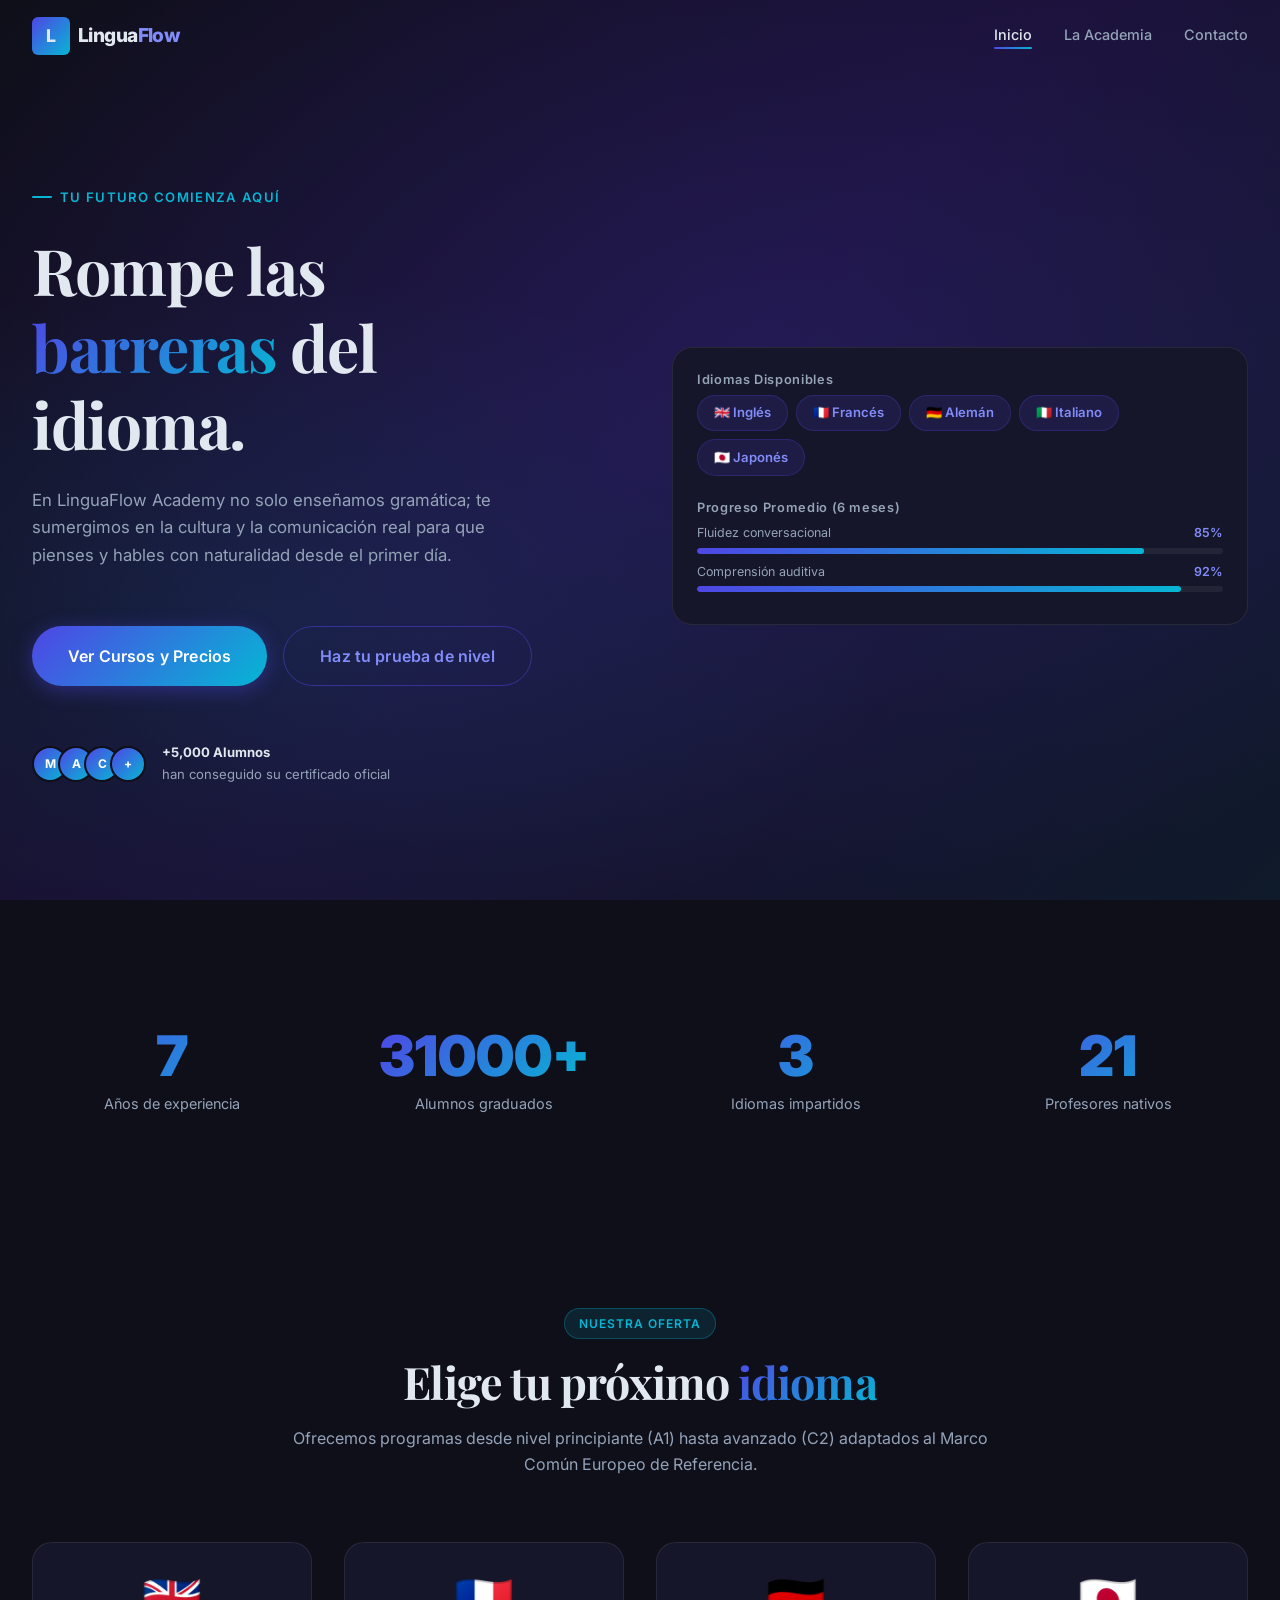
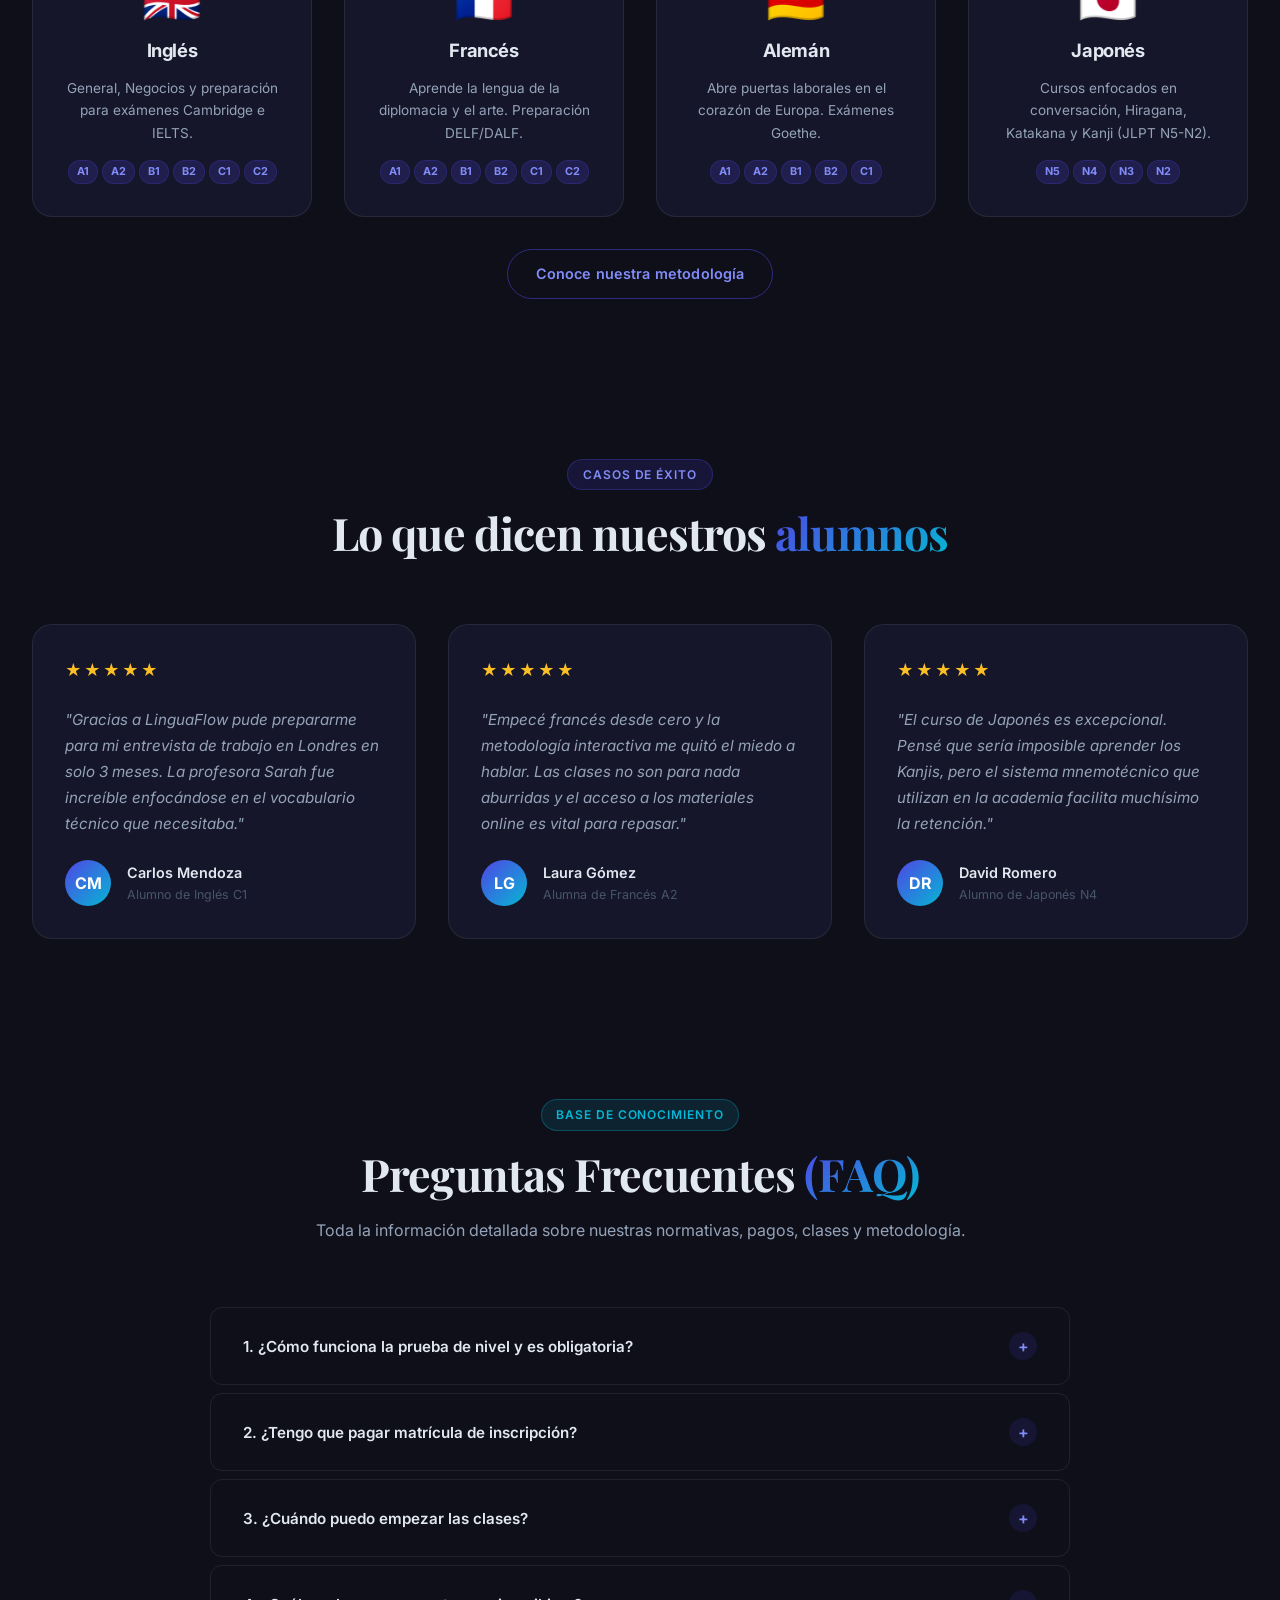
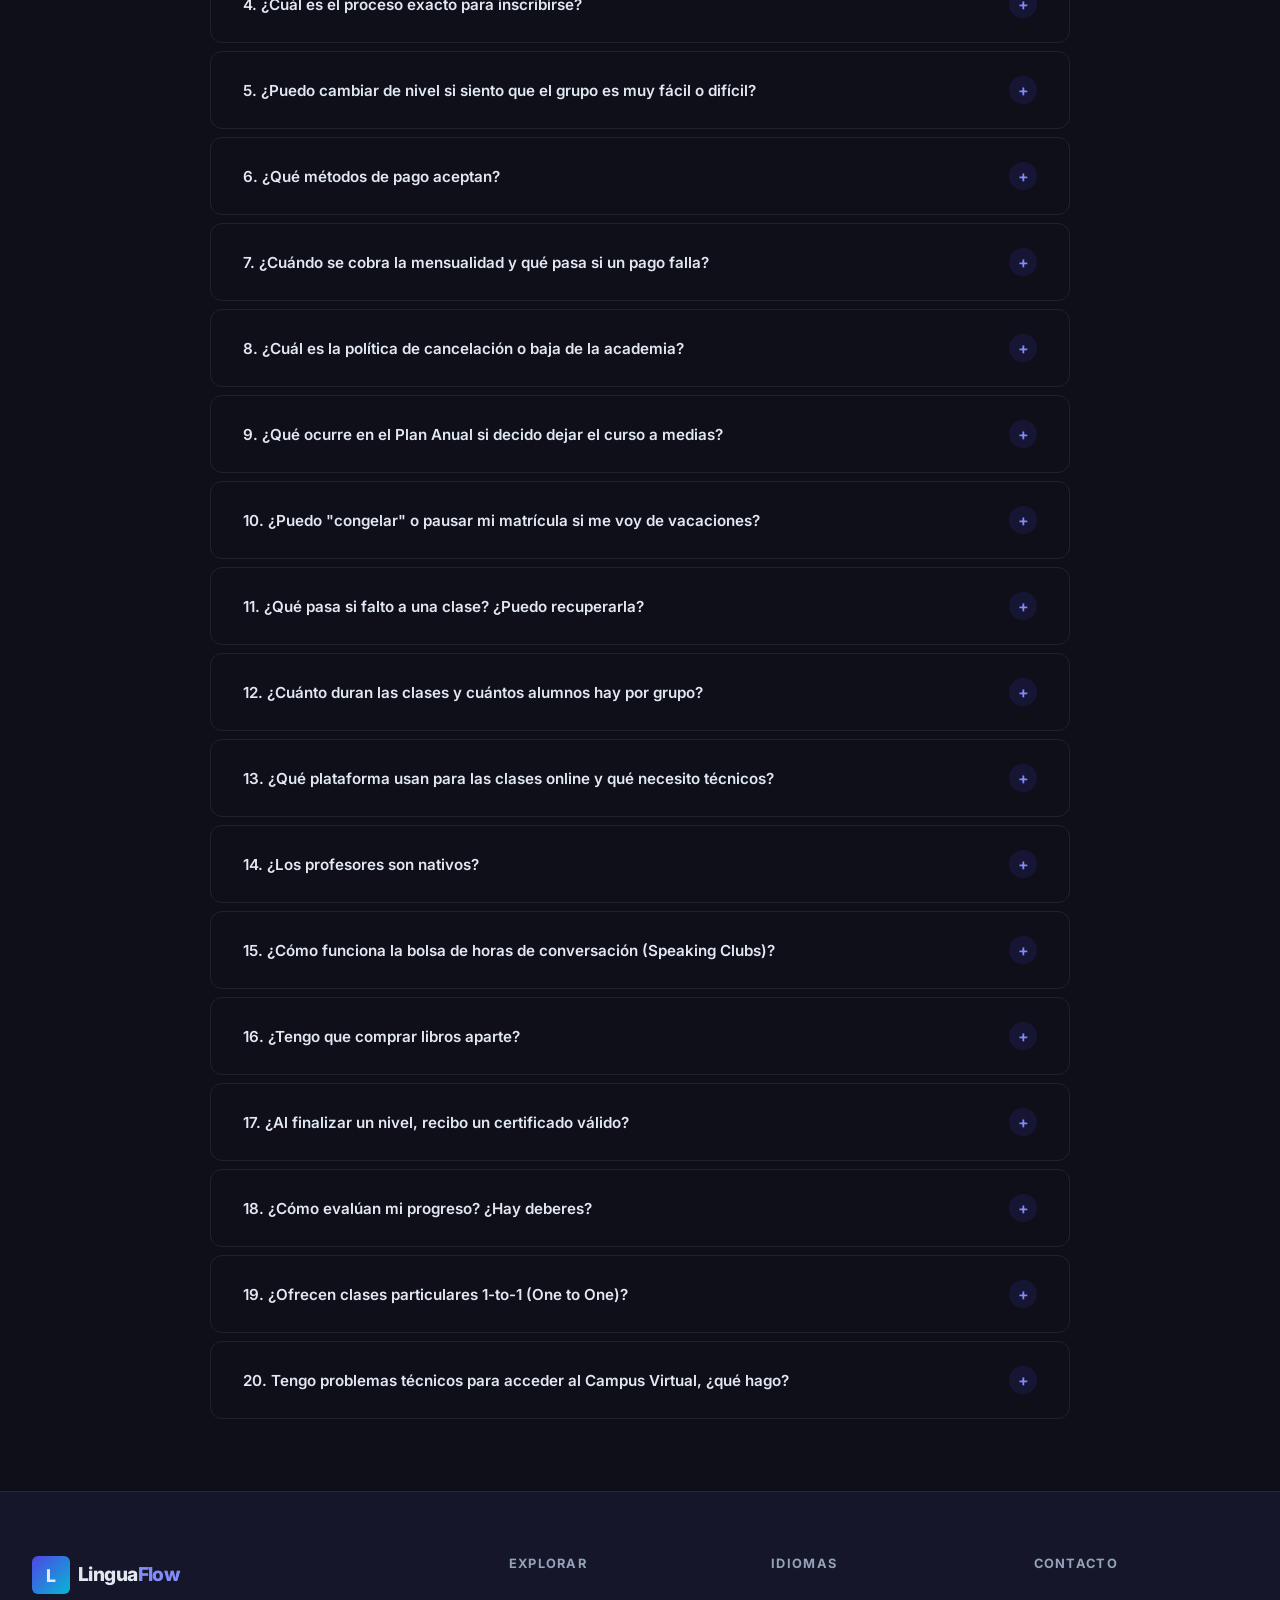
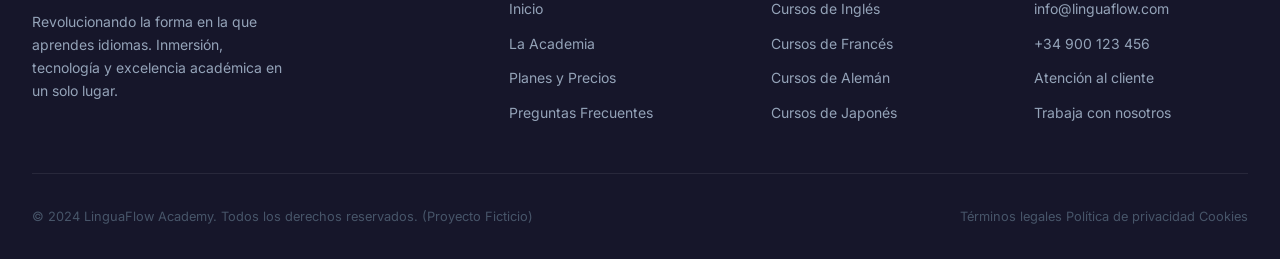
==== commit 7c14555b: "Chatbot added" ====
--- a/index.html
+++ b/index.html
@@ -1,13 +1,20 @@
 <!DOCTYPE html>
 <html lang="es">
+
 <head>
   <meta charset="UTF-8">
   <meta name="viewport" content="width=device-width, initial-scale=1.0">
   <title>LinguaFlow Academy | Domina cualquier idioma con fluidez</title>
-  <meta name="description" content="Aprende inglés, francés, alemán, italiano y japonés con la metodología inmersiva de LinguaFlow Academy. Profesores nativos, clases online y presenciales.">
+  <meta name="description"
+    content="Aprende inglés, francés, alemán, italiano y japonés con la metodología inmersiva de LinguaFlow Academy. Profesores nativos, clases online y presenciales.">
   <link rel="stylesheet" href="css/main.css">
   <link rel="stylesheet" href="css/components.css">
+
+  <script>
+    (function () { if (!window.chatbase || window.chatbase("getState") !== "initialized") { window.chatbase = (...arguments) => { if (!window.chatbase.q) { window.chatbase.q = [] } window.chatbase.q.push(arguments) }; window.chatbase = new Proxy(window.chatbase, { get(target, prop) { if (prop === "q") { return target.q } return (...args) => target(prop, ...args) } }) } const onLoad = function () { const script = document.createElement("script"); script.src = "https://www.chatbase.co/embed.min.js"; script.id = "jWU5EcwZFyzAshfRcbg0i"; script.domain = "www.chatbase.co"; document.body.appendChild(script) }; if (document.readyState === "complete") { onLoad() } else { window.addEventListener("load", onLoad) } })();
+  </script>
 </head>
+
 <body>
 
   <!-- Progress Bar -->
@@ -20,7 +27,7 @@
         <div class="logo__icon">L</div>
         <div class="logo__text">Lingua<span>Flow</span></div>
       </a>
-      
+
       <nav class="nav">
         <a href="index.html" class="nav__link active">Inicio</a>
         <a href="views/academia.html" class="nav__link">La Academia</a>
@@ -47,13 +54,14 @@
         <div class="hero__text animate-fade-up">
           <span class="hero__pretitle">Tu futuro comienza aquí</span>
           <h1 class="display-font">Rompe las <span class="gradient-text">barreras</span> del idioma.</h1>
-          <p class="hero__subtitle">En LinguaFlow Academy no solo enseñamos gramática; te sumergimos en la cultura y la comunicación real para que pienses y hables con naturalidad desde el primer día.</p>
-          
+          <p class="hero__subtitle">En LinguaFlow Academy no solo enseñamos gramática; te sumergimos en la cultura y la
+            comunicación real para que pienses y hables con naturalidad desde el primer día.</p>
+
           <div class="hero__actions mt-xl">
             <a href="views/academia.html" class="btn btn--primary btn--lg">Ver Cursos y Precios</a>
             <a href="views/contacto.html" class="btn btn--outline btn--lg">Haz tu prueba de nivel</a>
           </div>
-          
+
           <div class="hero__trust mt-xl">
             <div class="hero__avatars">
               <span>M</span><span>A</span><span>C</span><span>+</span>
@@ -64,7 +72,7 @@
             </div>
           </div>
         </div>
-        
+
         <div class="hero__visual animate-fade-up animate-delay-2">
           <div class="hero__card">
             <h3 class="hero__card-title">Idiomas Disponibles</h3>
@@ -75,15 +83,19 @@
               <span class="lang-chip">🇮🇹 Italiano</span>
               <span class="lang-chip">🇯🇵 Japonés</span>
             </div>
-            
+
             <h3 class="hero__card-title">Progreso Promedio (6 meses)</h3>
             <div class="hero__progress-item">
               <div class="hero__progress-label"><span>Fluidez conversacional</span><span>85%</span></div>
-              <div class="progress-bar"><div class="progress-fill" style="width: 85%;"></div></div>
+              <div class="progress-bar">
+                <div class="progress-fill" style="width: 85%;"></div>
+              </div>
             </div>
             <div class="hero__progress-item mt-sm">
               <div class="hero__progress-label"><span>Comprensión auditiva</span><span>92%</span></div>
-              <div class="progress-bar"><div class="progress-fill" style="width: 92%;"></div></div>
+              <div class="progress-bar">
+                <div class="progress-fill" style="width: 92%;"></div>
+              </div>
             </div>
           </div>
         </div>
@@ -99,7 +111,8 @@
             <div class="stat-card__label">Años de experiencia</div>
           </div>
           <div class="stat-card">
-            <div class="stat-card__number"><span data-target="5000">0</span><span data-target="0" data-suffix="+">+</span></div>
+            <div class="stat-card__number"><span data-target="5000">0</span><span data-target="0"
+                data-suffix="+">+</span></div>
             <div class="stat-card__label">Alumnos graduados</div>
           </div>
           <div class="stat-card">
@@ -120,9 +133,10 @@
         <div class="section-header">
           <span class="badge badge--accent">Nuestra Oferta</span>
           <h2 class="display-font">Elige tu próximo <span class="gradient-text">idioma</span></h2>
-          <p>Ofrecemos programas desde nivel principiante (A1) hasta avanzado (C2) adaptados al Marco Común Europeo de Referencia.</p>
-        </div>
-        
+          <p>Ofrecemos programas desde nivel principiante (A1) hasta avanzado (C2) adaptados al Marco Común Europeo de
+            Referencia.</p>
+        </div>
+
         <div class="grid-auto">
           <div class="lang-card">
             <div class="lang-card__flag">🇬🇧</div>
@@ -156,11 +170,12 @@
             <h3 class="lang-card__name">Japonés</h3>
             <p class="lang-card__desc">Cursos enfocados en conversación, Hiragana, Katakana y Kanji (JLPT N5-N2).</p>
             <div class="lang-card__levels">
-              <span class="level-pill">N5</span><span class="level-pill">N4</span><span class="level-pill">N3</span><span class="level-pill">N2</span>
-            </div>
-          </div>
-        </div>
-        
+              <span class="level-pill">N5</span><span class="level-pill">N4</span><span
+                class="level-pill">N3</span><span class="level-pill">N2</span>
+            </div>
+          </div>
+        </div>
+
         <div class="text-center mt-xl">
           <a href="views/academia.html" class="btn btn--outline">Conoce nuestra metodología</a>
         </div>
@@ -174,11 +189,13 @@
           <span class="badge badge--primary">Casos de Éxito</span>
           <h2 class="display-font">Lo que dicen nuestros <span class="gradient-text">alumnos</span></h2>
         </div>
-        
+
         <div class="grid-3">
           <div class="testimonial-card">
             <div class="testimonial-card__stars">★★★★★</div>
-            <p class="testimonial-card__text">"Gracias a LinguaFlow pude prepararme para mi entrevista de trabajo en Londres en solo 3 meses. La profesora Sarah fue increíble enfocándose en el vocabulario técnico que necesitaba."</p>
+            <p class="testimonial-card__text">"Gracias a LinguaFlow pude prepararme para mi entrevista de trabajo en
+              Londres en solo 3 meses. La profesora Sarah fue increíble enfocándose en el vocabulario técnico que
+              necesitaba."</p>
             <div class="testimonial-card__author">
               <div class="testimonial-card__avatar">CM</div>
               <div>
@@ -189,7 +206,9 @@
           </div>
           <div class="testimonial-card">
             <div class="testimonial-card__stars">★★★★★</div>
-            <p class="testimonial-card__text">"Empecé francés desde cero y la metodología interactiva me quitó el miedo a hablar. Las clases no son para nada aburridas y el acceso a los materiales online es vital para repasar."</p>
+            <p class="testimonial-card__text">"Empecé francés desde cero y la metodología interactiva me quitó el miedo
+              a hablar. Las clases no son para nada aburridas y el acceso a los materiales online es vital para
+              repasar."</p>
             <div class="testimonial-card__author">
               <div class="testimonial-card__avatar">LG</div>
               <div>
@@ -200,7 +219,8 @@
           </div>
           <div class="testimonial-card">
             <div class="testimonial-card__stars">★★★★★</div>
-            <p class="testimonial-card__text">"El curso de Japonés es excepcional. Pensé que sería imposible aprender los Kanjis, pero el sistema mnemotécnico que utilizan en la academia facilita muchísimo la retención."</p>
+            <p class="testimonial-card__text">"El curso de Japonés es excepcional. Pensé que sería imposible aprender
+              los Kanjis, pero el sistema mnemotécnico que utilizan en la academia facilita muchísimo la retención."</p>
             <div class="testimonial-card__author">
               <div class="testimonial-card__avatar">DR</div>
               <div>
@@ -221,7 +241,7 @@
           <h2 class="display-font">Preguntas Frecuentes <span class="gradient-text">(FAQ)</span></h2>
           <p>Toda la información detallada sobre nuestras normativas, pagos, clases y metodología.</p>
         </div>
-        
+
         <div class="faq-section">
           <!-- FAQ 1-5: Matrícula y Pruebas -->
           <div class="faq-item">
@@ -230,7 +250,11 @@
               <span class="faq-icon">+</span>
             </button>
             <div class="faq-answer">
-              <p>La prueba de nivel es <strong>totalmente gratuita y obligatoria</strong> para todos los alumnos que ya tengan conocimientos previos del idioma (excepto si empiezas desde cero, nivel A1). Consta de un test tipo test online de 40 minutos (gramática y vocabulario) y una breve entrevista oral de 10 minutos por videollamada con un profesor nativo. Esto nos asegura asignarte al grupo exacto para maximizar tu aprendizaje.</p>
+              <p>La prueba de nivel es <strong>totalmente gratuita y obligatoria</strong> para todos los alumnos que ya
+                tengan conocimientos previos del idioma (excepto si empiezas desde cero, nivel A1). Consta de un test
+                tipo test online de 40 minutos (gramática y vocabulario) y una breve entrevista oral de 10 minutos por
+                videollamada con un profesor nativo. Esto nos asegura asignarte al grupo exacto para maximizar tu
+                aprendizaje.</p>
             </div>
           </div>
 
@@ -240,7 +264,10 @@
               <span class="faq-icon">+</span>
             </button>
             <div class="faq-answer">
-              <p>Sí, existe una matrícula única de inscripción de 45€ al darte de alta por primera vez en LinguaFlow Academy. Sin embargo, si adquieres el plan Anual (Básico, Estándar o Premium), <strong>la matrícula te sale 100% gratis</strong>. Si te das de baja y vuelves a apuntarte pasados 6 meses, deberás volver a abonar la matrícula.</p>
+              <p>Sí, existe una matrícula única de inscripción de 45€ al darte de alta por primera vez en LinguaFlow
+                Academy. Sin embargo, si adquieres el plan Anual (Básico, Estándar o Premium), <strong>la matrícula te
+                  sale 100% gratis</strong>. Si te das de baja y vuelves a apuntarte pasados 6 meses, deberás volver a
+                abonar la matrícula.</p>
             </div>
           </div>
 
@@ -250,7 +277,9 @@
               <span class="faq-icon">+</span>
             </button>
             <div class="faq-answer">
-              <p>Ofrecemos <strong>matrícula abierta todo el año</strong> (rolling admission). Puedes unirte a un grupo existente cualquier semana, siempre que haya plazas disponibles (máximo 8 alumnos por grupo). Si entras a mitad de mes, el primer pago se prorrateará según las clases restantes de ese mes.</p>
+              <p>Ofrecemos <strong>matrícula abierta todo el año</strong> (rolling admission). Puedes unirte a un grupo
+                existente cualquier semana, siempre que haya plazas disponibles (máximo 8 alumnos por grupo). Si entras
+                a mitad de mes, el primer pago se prorrateará según las clases restantes de ese mes.</p>
             </div>
           </div>
 
@@ -260,7 +289,10 @@
               <span class="faq-icon">+</span>
             </button>
             <div class="faq-answer">
-              <p>El proceso es: 1) Realizar la prueba de nivel (online). 2) Recibir nuestro correo con tu nivel y los horarios disponibles. 3) Elegir el grupo/horario. 4) Realizar el pago de la primera mensualidad y matrícula mediante tarjeta o domiciliación SEPA. 5) Recibirás al instante las credenciales del Campus Virtual.</p>
+              <p>El proceso es: 1) Realizar la prueba de nivel (online). 2) Recibir nuestro correo con tu nivel y los
+                horarios disponibles. 3) Elegir el grupo/horario. 4) Realizar el pago de la primera mensualidad y
+                matrícula mediante tarjeta o domiciliación SEPA. 5) Recibirás al instante las credenciales del Campus
+                Virtual.</p>
             </div>
           </div>
 
@@ -270,7 +302,9 @@
               <span class="faq-icon">+</span>
             </button>
             <div class="faq-answer">
-              <p>Sí, absolutamente. Durante las dos primeras semanas el profesor evaluará tu rendimiento. Si consideramos (o tú sientes) que el nivel no es el adecuado, te cambiaremos de grupo sin ningún coste adicional de forma inmediata, dependiendo de la disponibilidad de horarios.</p>
+              <p>Sí, absolutamente. Durante las dos primeras semanas el profesor evaluará tu rendimiento. Si
+                consideramos (o tú sientes) que el nivel no es el adecuado, te cambiaremos de grupo sin ningún coste
+                adicional de forma inmediata, dependiendo de la disponibilidad de horarios.</p>
             </div>
           </div>
 
@@ -281,7 +315,9 @@
               <span class="faq-icon">+</span>
             </button>
             <div class="faq-answer">
-              <p>Aceptamos domiciliación bancaria (adeudo SEPA) para residentes en la UE, tarjetas de crédito/débito (Visa, Mastercard, Amex) gestionadas a través de Stripe, y PayPal. Para los planes anuales también se permite la transferencia bancaria directa.</p>
+              <p>Aceptamos domiciliación bancaria (adeudo SEPA) para residentes en la UE, tarjetas de crédito/débito
+                (Visa, Mastercard, Amex) gestionadas a través de Stripe, y PayPal. Para los planes anuales también se
+                permite la transferencia bancaria directa.</p>
             </div>
           </div>
 
@@ -291,7 +327,10 @@
               <span class="faq-icon">+</span>
             </button>
             <div class="faq-answer">
-              <p>Los pagos mensuales se cobran automáticamente entre el <strong>día 1 y 5 de cada mes</strong>. Si el pago falla, nuestro sistema intentará realizar el cobro 3 y 5 días después. Si al día 10 del mes el pago sigue pendiente, el acceso al Campus Virtual y a las clases en directo será suspendido temporalmente hasta su regularización.</p>
+              <p>Los pagos mensuales se cobran automáticamente entre el <strong>día 1 y 5 de cada mes</strong>. Si el
+                pago falla, nuestro sistema intentará realizar el cobro 3 y 5 días después. Si al día 10 del mes el pago
+                sigue pendiente, el acceso al Campus Virtual y a las clases en directo será suspendido temporalmente
+                hasta su regularización.</p>
             </div>
           </div>
 
@@ -301,7 +340,10 @@
               <span class="faq-icon">+</span>
             </button>
             <div class="faq-answer">
-              <p>No tenemos permanencia en los planes mensuales. Para darte de baja y que no se te cobre el mes siguiente, debes avisar enviando un email a coordinacion@linguaflow.com <strong>antes del día 25 del mes en curso</strong>. Si avisas después del día 25, se procesará el cobro del mes siguiente y tu baja será efectiva al mes posterior.</p>
+              <p>No tenemos permanencia en los planes mensuales. Para darte de baja y que no se te cobre el mes
+                siguiente, debes avisar enviando un email a coordinacion@linguaflow.com <strong>antes del día 25 del mes
+                  en curso</strong>. Si avisas después del día 25, se procesará el cobro del mes siguiente y tu baja
+                será efectiva al mes posterior.</p>
             </div>
           </div>
 
@@ -311,7 +353,10 @@
               <span class="faq-icon">+</span>
             </button>
             <div class="faq-answer">
-              <p>El Plan Anual incluye un descuento sustancial (2 meses gratis) y matrícula gratuita por el compromiso de un año. Si decides cancelar antes de los 12 meses, se recalculará el tiempo consumido basándose en el precio mensual sin descuento y se cobrará la matrícula inicial. Se te reembolsará la diferencia, si la hubiese.</p>
+              <p>El Plan Anual incluye un descuento sustancial (2 meses gratis) y matrícula gratuita por el compromiso
+                de un año. Si decides cancelar antes de los 12 meses, se recalculará el tiempo consumido basándose en el
+                precio mensual sin descuento y se cobrará la matrícula inicial. Se te reembolsará la diferencia, si la
+                hubiese.</p>
             </div>
           </div>
 
@@ -321,7 +366,9 @@
               <span class="faq-icon">+</span>
             </button>
             <div class="faq-answer">
-              <p>Sí, ofrecemos la opción de "congelación de matrícula" (Freeze Plan) por una tarifa de mantenimiento de 15€/mes. Esto te permite ausentarte entre 1 y 3 meses conservando tu plaza en el grupo, tu acceso a los materiales grabados y evitando pagar la matrícula de 45€ a tu regreso.</p>
+              <p>Sí, ofrecemos la opción de "congelación de matrícula" (Freeze Plan) por una tarifa de mantenimiento de
+                15€/mes. Esto te permite ausentarte entre 1 y 3 meses conservando tu plaza en el grupo, tu acceso a los
+                materiales grabados y evitando pagar la matrícula de 45€ a tu regreso.</p>
             </div>
           </div>
 
@@ -332,7 +379,10 @@
               <span class="faq-icon">+</span>
             </button>
             <div class="faq-answer">
-              <p>En LinguaFlow todas las clases grupales online <strong>se graban y suben al Campus Virtual</strong> en menos de 24h, por lo que siempre podrás ver lo que te perdiste. Además, si tienes el plan Estándar o Premium, dispones de un sistema de "Bolsa de horas" que te permite recuperar hasta 2 clases al mes uniéndote a otro grupo de tu mismo nivel en un horario distinto.</p>
+              <p>En LinguaFlow todas las clases grupales online <strong>se graban y suben al Campus Virtual</strong> en
+                menos de 24h, por lo que siempre podrás ver lo que te perdiste. Además, si tienes el plan Estándar o
+                Premium, dispones de un sistema de "Bolsa de horas" que te permite recuperar hasta 2 clases al mes
+                uniéndote a otro grupo de tu mismo nivel en un horario distinto.</p>
             </div>
           </div>
 
@@ -342,7 +392,10 @@
               <span class="faq-icon">+</span>
             </button>
             <div class="faq-answer">
-              <p>Cada sesión dura exactamente <strong>55 minutos</strong> (5 minutos de cortesía para cambios de aula virtual). El máximo estricto es de <strong>8 alumnos por grupo</strong>. Esto garantiza que el profesor pueda corregir la pronunciación de cada estudiante y que el tiempo de habla (speaking time) por alumno sea altísimo.</p>
+              <p>Cada sesión dura exactamente <strong>55 minutos</strong> (5 minutos de cortesía para cambios de aula
+                virtual). El máximo estricto es de <strong>8 alumnos por grupo</strong>. Esto garantiza que el profesor
+                pueda corregir la pronunciación de cada estudiante y que el tiempo de habla (speaking time) por alumno
+                sea altísimo.</p>
             </div>
           </div>
 
@@ -352,7 +405,10 @@
               <span class="faq-icon">+</span>
             </button>
             <div class="faq-answer">
-              <p>Utilizamos <strong>Zoom Premium</strong> integrado directamente en nuestro Campus Virtual. Necesitas un ordenador o tablet (no recomendamos móvil por el tamaño de pantalla para leer materiales), una conexión estable a internet (mínimo 10Mbps), webcam encendida de forma obligatoria y un micrófono o auriculares con micrófono (muy recomendado para evitar ecos).</p>
+              <p>Utilizamos <strong>Zoom Premium</strong> integrado directamente en nuestro Campus Virtual. Necesitas un
+                ordenador o tablet (no recomendamos móvil por el tamaño de pantalla para leer materiales), una conexión
+                estable a internet (mínimo 10Mbps), webcam encendida de forma obligatoria y un micrófono o auriculares
+                con micrófono (muy recomendado para evitar ecos).</p>
             </div>
           </div>
 
@@ -362,7 +418,9 @@
               <span class="faq-icon">+</span>
             </button>
             <div class="faq-answer">
-              <p>El 90% de nuestros profesores son nativos y el 10% son bilingües certificados (C2). Todos, sin excepción, cuentan con certificaciones internacionales de enseñanza de idiomas (CELTA, TEFL, FLE, DaF, etc.) y un mínimo de 3 años de experiencia impartiendo clases online y presenciales.</p>
+              <p>El 90% de nuestros profesores son nativos y el 10% son bilingües certificados (C2). Todos, sin
+                excepción, cuentan con certificaciones internacionales de enseñanza de idiomas (CELTA, TEFL, FLE, DaF,
+                etc.) y un mínimo de 3 años de experiencia impartiendo clases online y presenciales.</p>
             </div>
           </div>
 
@@ -372,7 +430,10 @@
               <span class="faq-icon">+</span>
             </button>
             <div class="faq-answer">
-              <p>Los Speaking Clubs son sesiones extra de 45 minutos enfocadas 100% en debate y conversación sin interrupciones gramaticales severas. Si tu plan los incluye (Estándar o Premium), recibirás tokens mensuales en tu Campus Virtual que puedes canjear para reservar tu plaza en el Speaking Club del tema que más te interese (viajes, negocios, cine, etc.).</p>
+              <p>Los Speaking Clubs son sesiones extra de 45 minutos enfocadas 100% en debate y conversación sin
+                interrupciones gramaticales severas. Si tu plan los incluye (Estándar o Premium), recibirás tokens
+                mensuales en tu Campus Virtual que puedes canjear para reservar tu plaza en el Speaking Club del tema
+                que más te interese (viajes, negocios, cine, etc.).</p>
             </div>
           </div>
 
@@ -383,7 +444,10 @@
               <span class="faq-icon">+</span>
             </button>
             <div class="faq-answer">
-              <p><strong>No es obligatorio.</strong> La academia proporciona todo el material digital interactivo en formato PDF y ejercicios en la plataforma. Sin embargo, para niveles de preparación de exámenes oficiales (Cambridge, Goethe, DELF), el profesor recomendará un libro de texto oficial en formato físico para hacer simulacros de examen reales en papel.</p>
+              <p><strong>No es obligatorio.</strong> La academia proporciona todo el material digital interactivo en
+                formato PDF y ejercicios en la plataforma. Sin embargo, para niveles de preparación de exámenes
+                oficiales (Cambridge, Goethe, DELF), el profesor recomendará un libro de texto oficial en formato físico
+                para hacer simulacros de examen reales en papel.</p>
             </div>
           </div>
 
@@ -393,7 +457,11 @@
               <span class="faq-icon">+</span>
             </button>
             <div class="faq-answer">
-              <p>Al aprobar el examen final interno de LinguaFlow Academy, recibirás un certificado de aprovechamiento digital avalando que has superado los objetivos de ese nivel según el MCER. Ojo: este certificado es interno. Si necesitas un certificado oficial (ej. B2 First de Cambridge), debes presentarte al examen oficial; nosotros te preparamos específicamente para ello y gestionamos tu matrícula al examen si lo solicitas.</p>
+              <p>Al aprobar el examen final interno de LinguaFlow Academy, recibirás un certificado de aprovechamiento
+                digital avalando que has superado los objetivos de ese nivel según el MCER. Ojo: este certificado es
+                interno. Si necesitas un certificado oficial (ej. B2 First de Cambridge), debes presentarte al examen
+                oficial; nosotros te preparamos específicamente para ello y gestionamos tu matrícula al examen si lo
+                solicitas.</p>
             </div>
           </div>
 
@@ -403,7 +471,10 @@
               <span class="faq-icon">+</span>
             </button>
             <div class="faq-answer">
-              <p>Realizamos evaluaciones continuas. Cada 4 semanas hay un mini-test (Progress Check) que no afecta a la nota final pero sirve para ver áreas de mejora. Sí, mandamos deberes (Homework) que suponen aproximadamente 1.5 horas de trabajo autónomo a la semana a través de ejercicios interactivos auto-corregibles en el Campus Virtual y redacciones (writing) que corrige el profesor.</p>
+              <p>Realizamos evaluaciones continuas. Cada 4 semanas hay un mini-test (Progress Check) que no afecta a la
+                nota final pero sirve para ver áreas de mejora. Sí, mandamos deberes (Homework) que suponen
+                aproximadamente 1.5 horas de trabajo autónomo a la semana a través de ejercicios interactivos
+                auto-corregibles en el Campus Virtual y redacciones (writing) que corrige el profesor.</p>
             </div>
           </div>
 
@@ -413,7 +484,10 @@
               <span class="faq-icon">+</span>
             </button>
             <div class="faq-answer">
-              <p>Sí. Nuestro Plan Premium incluye 1 o 2 sesiones particulares al mes. Además, cualquier alumno puede contratar Bonos de Clases Particulares sueltas (packs de 5, 10 o 20 horas) que ofrecen flexibilidad total de horario y un temario 100% personalizado (ej. preparar una presentación en inglés para el trabajo de mañana).</p>
+              <p>Sí. Nuestro Plan Premium incluye 1 o 2 sesiones particulares al mes. Además, cualquier alumno puede
+                contratar Bonos de Clases Particulares sueltas (packs de 5, 10 o 20 horas) que ofrecen flexibilidad
+                total de horario y un temario 100% personalizado (ej. preparar una presentación en inglés para el
+                trabajo de mañana).</p>
             </div>
           </div>
 
@@ -423,7 +497,10 @@
               <span class="faq-icon">+</span>
             </button>
             <div class="faq-answer">
-              <p>Disponemos de soporte técnico online dedicado. Si no puedes acceder, puedes escribir en nuestro chat en vivo de la web (horario: L-V de 09:00 a 21:00) o enviar un correo a soporte@linguaflow.com (respuesta en menos de 2h). En caso de urgencia a la hora de entrar a una clase, puedes llamar al teléfono de coordinación (+34 900 123 456).</p>
+              <p>Disponemos de soporte técnico online dedicado. Si no puedes acceder, puedes escribir en nuestro chat en
+                vivo de la web (horario: L-V de 09:00 a 21:00) o enviar un correo a soporte@linguaflow.com (respuesta en
+                menos de 2h). En caso de urgencia a la hora de entrar a una clase, puedes llamar al teléfono de
+                coordinación (+34 900 123 456).</p>
             </div>
           </div>
 
@@ -441,7 +518,8 @@
             <div class="logo__icon">L</div>
             <div class="logo__text">Lingua<span>Flow</span></div>
           </a>
-          <p>Revolucionando la forma en la que aprendes idiomas. Inmersión, tecnología y excelencia académica en un solo lugar.</p>
+          <p>Revolucionando la forma en la que aprendes idiomas. Inmersión, tecnología y excelencia académica en un solo
+            lugar.</p>
         </div>
         <div class="footer__col">
           <h4>Explorar</h4>
@@ -484,4 +562,5 @@
 
   <script src="js/main.js"></script>
 </body>
-</html>
+
+</html>
